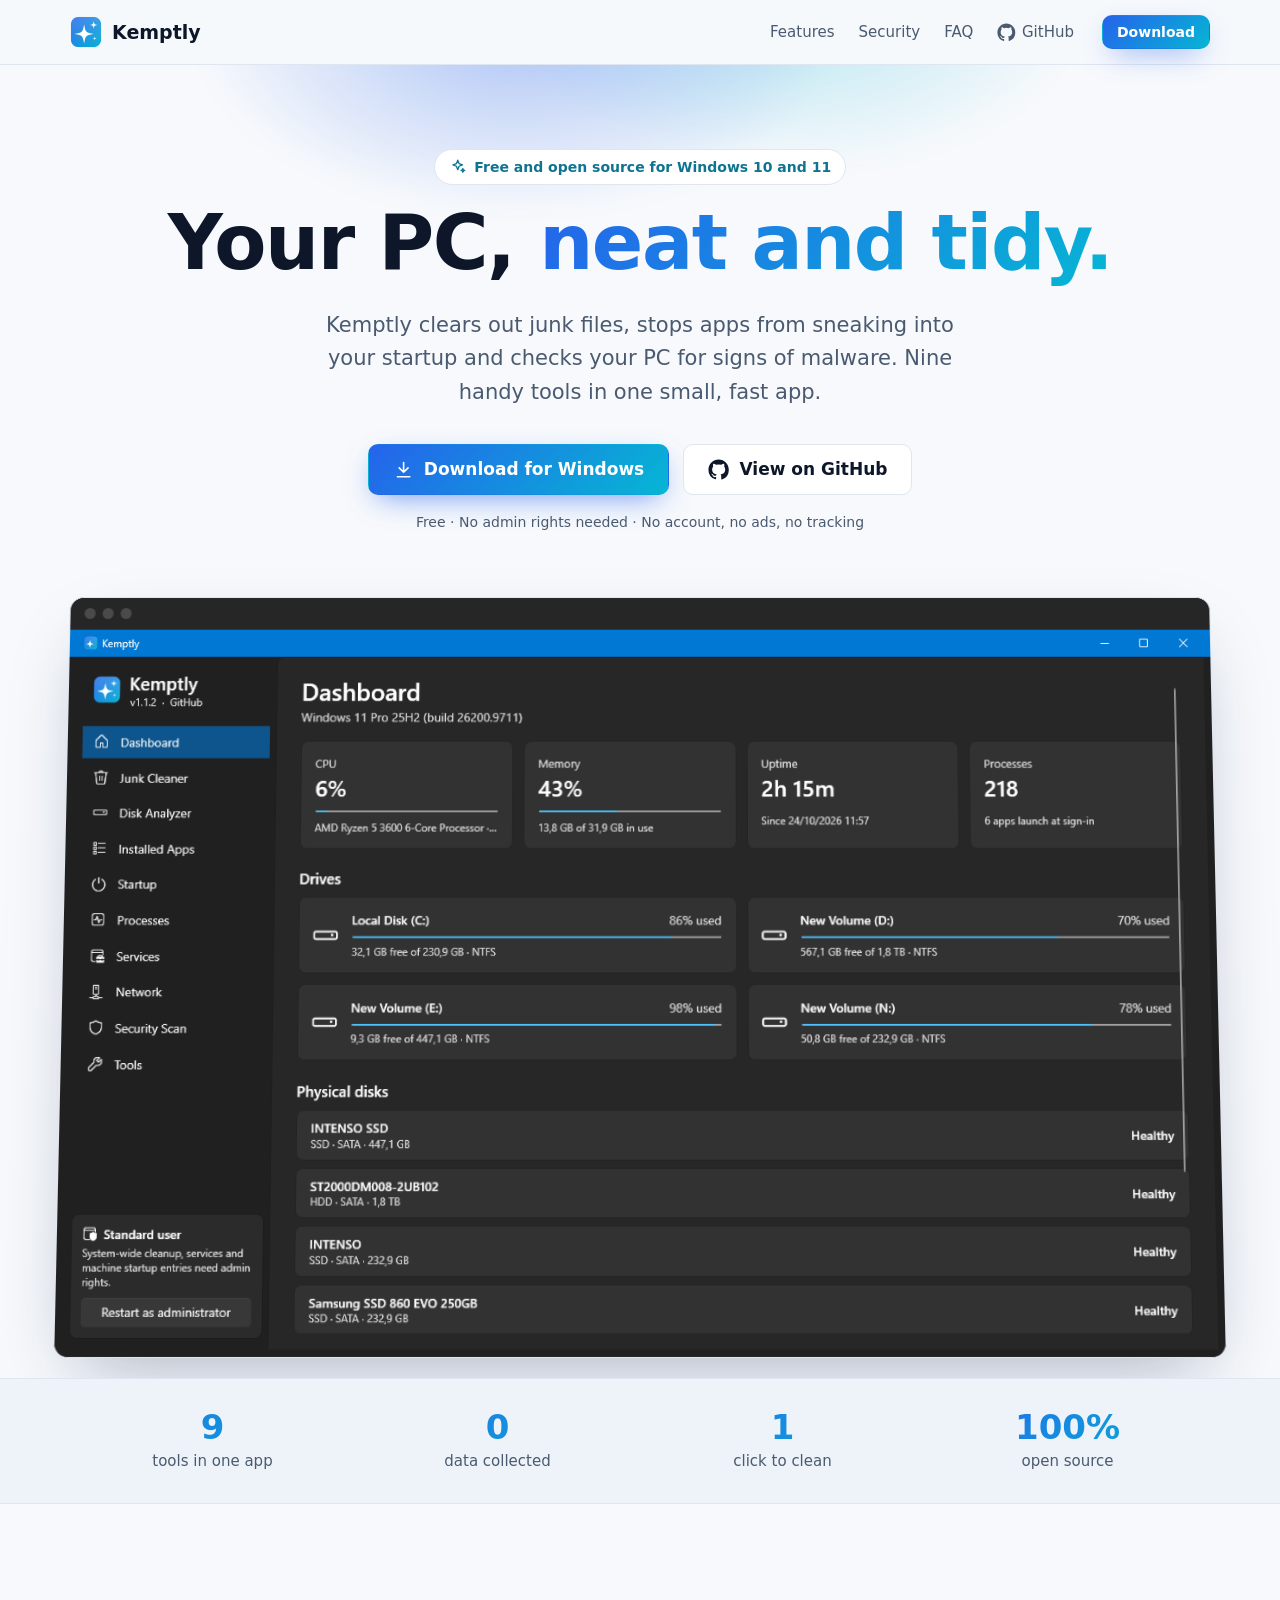
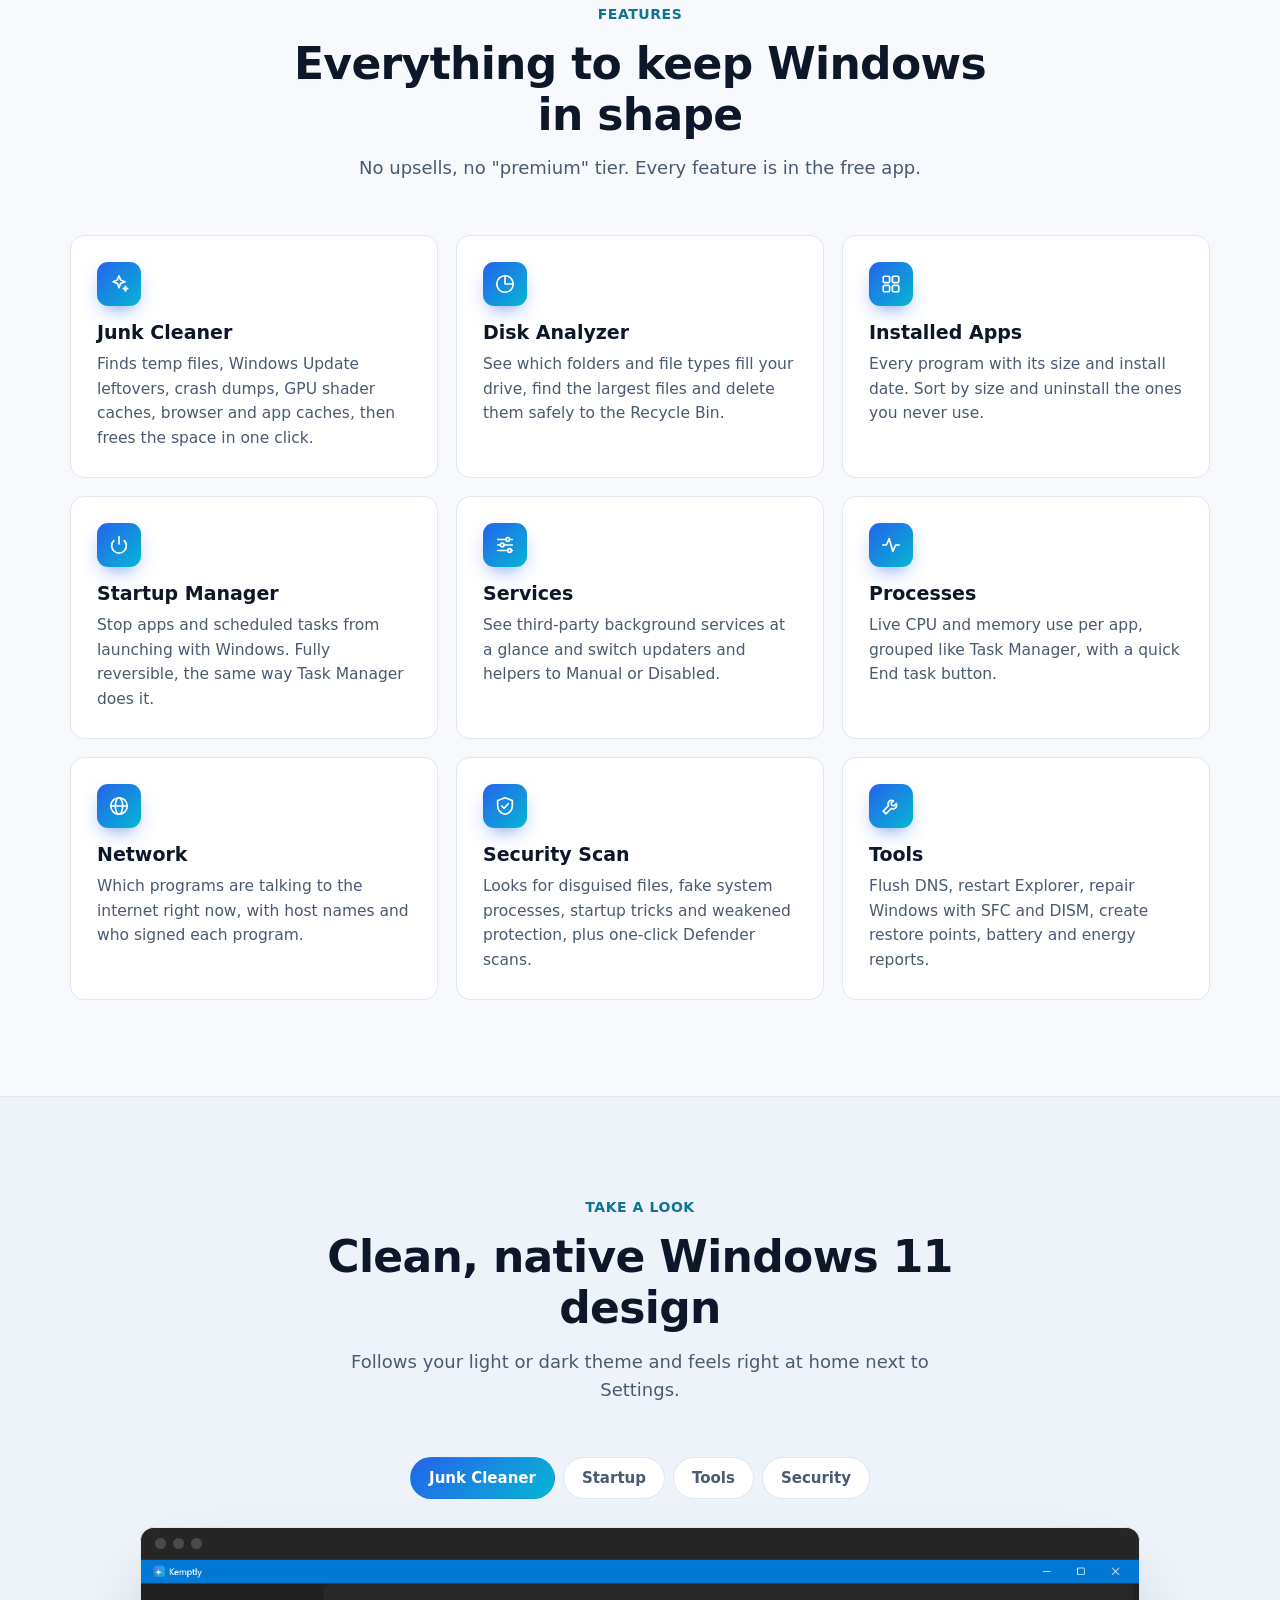
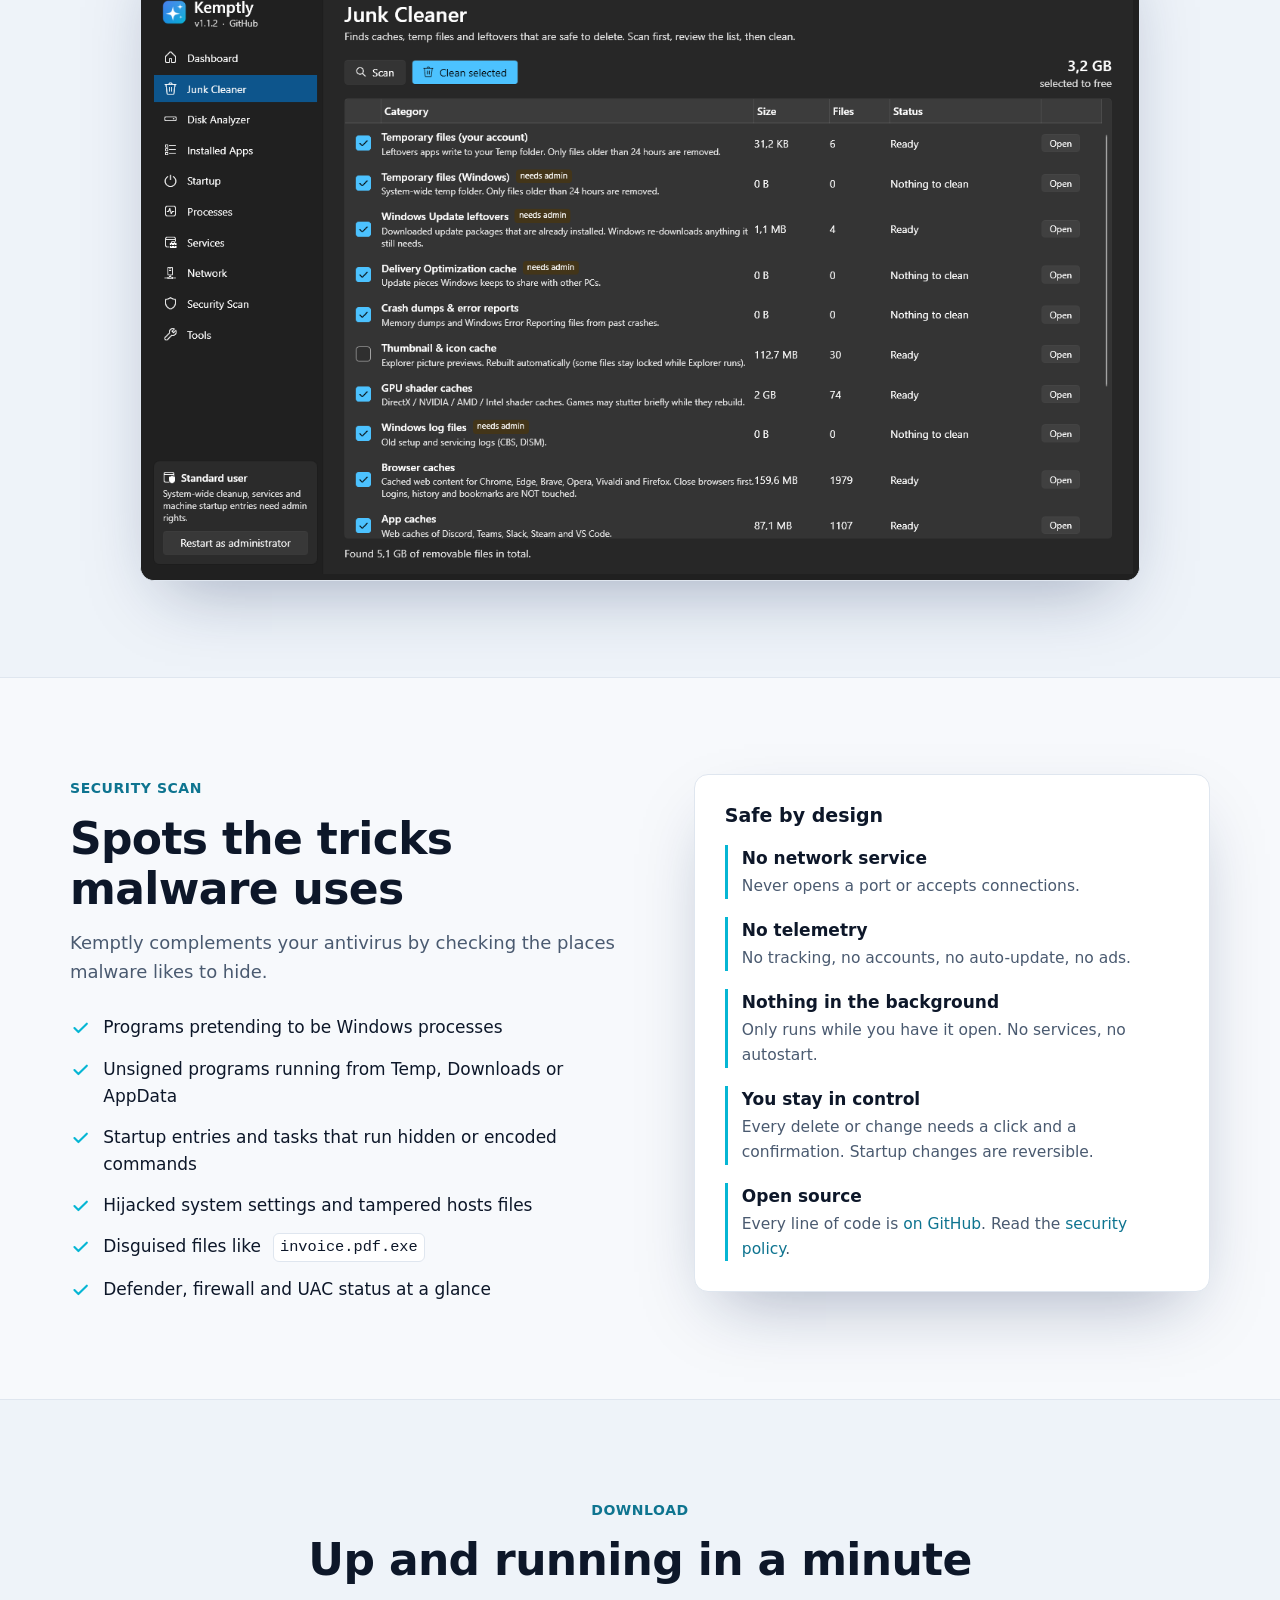
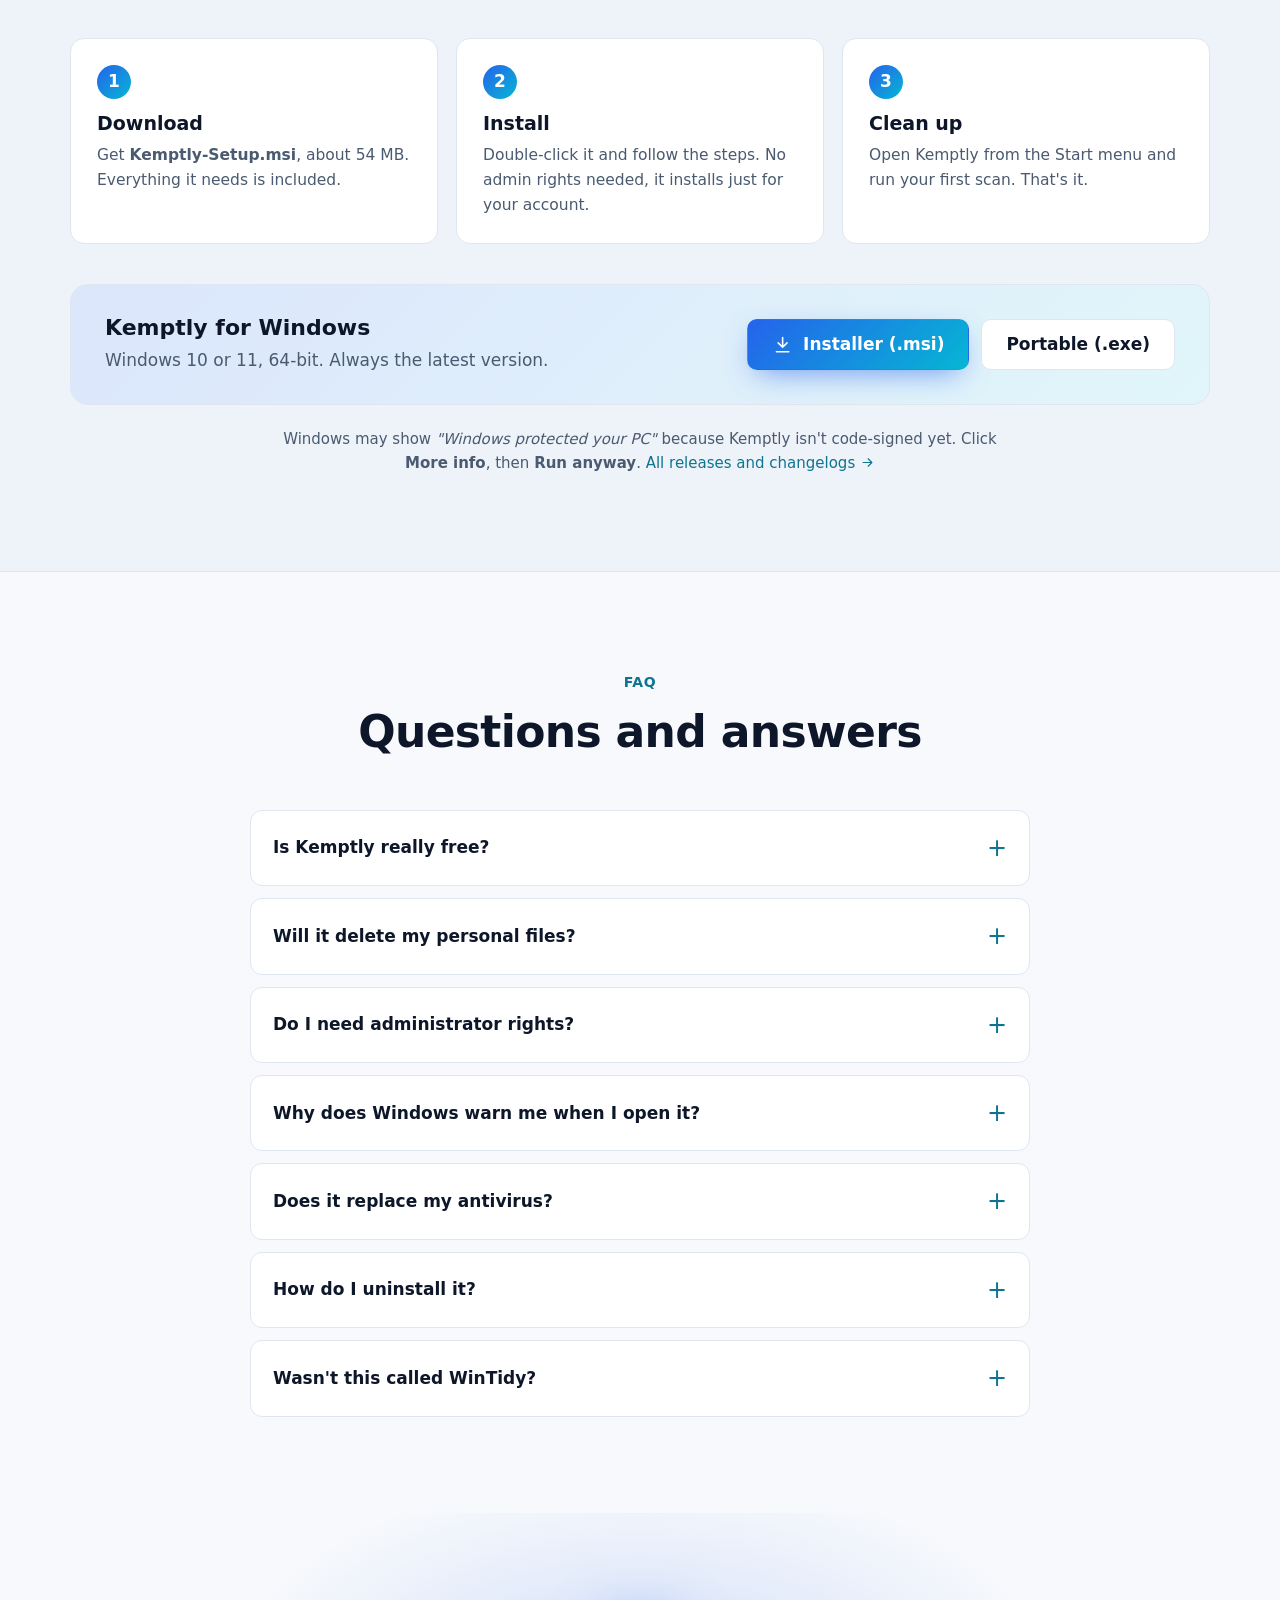
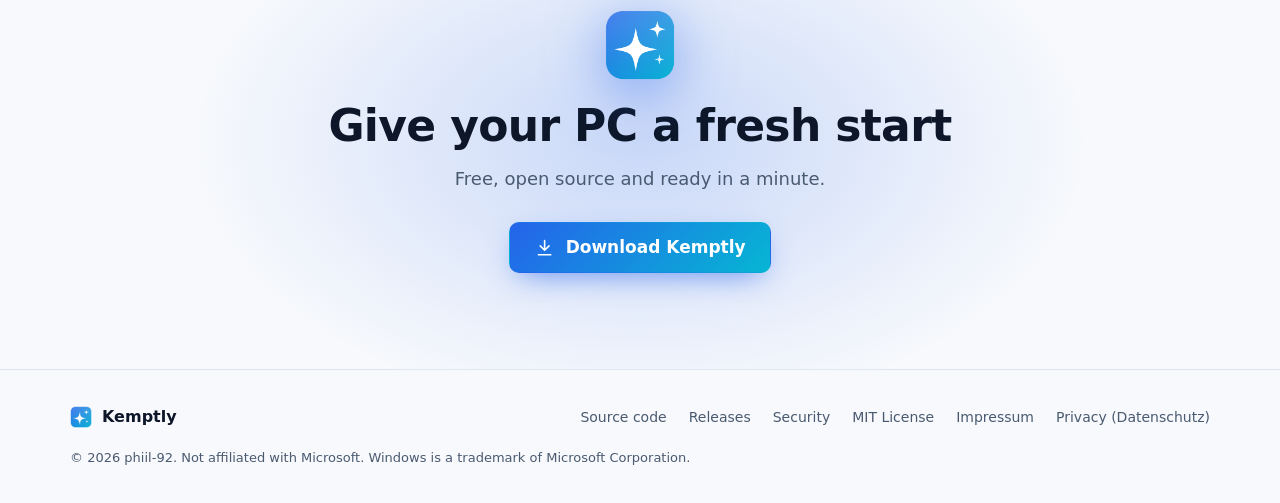
==== website/public/index.html @ f3817326 "Add the website (kemptly.toritech.net) with deploy configs The Impressum contact email is filled in " ====
<!doctype html>
<html lang="en">
<head>
  <meta charset="utf-8">
  <meta name="viewport" content="width=device-width, initial-scale=1">
  <title>Kemptly - Clean up, speed up and check your Windows PC</title>
  <meta name="description" content="Kemptly is a free, open-source Windows 11 app that cleans out junk files, stops apps from launching at startup and checks your PC for signs of malware.">
  <meta name="theme-color" content="#0b1120">
  <link rel="icon" href="favicon.ico" sizes="any">
  <link rel="icon" type="image/png" href="assets/logo.png">
  <link rel="apple-touch-icon" href="assets/logo.png">
  <link rel="stylesheet" href="style.css?v=2">

  <meta property="og:type" content="website">
  <meta property="og:title" content="Kemptly - Clean up, speed up and check your Windows PC">
  <meta property="og:description" content="Free and open source. Junk cleaner, disk analyzer, startup manager and security scan in one small app.">
  <meta property="og:image" content="https://kemptly.toritech.net/assets/og-image.png">
  <meta property="og:url" content="https://kemptly.toritech.net/">
  <link rel="canonical" href="https://kemptly.toritech.net/">
  <meta name="twitter:card" content="summary_large_image">

  <script src="main.js?v=2" defer></script>
</head>
<body>
  <!-- Icon sprite -->
  <svg class="sprite" aria-hidden="true" xmlns="http://www.w3.org/2000/svg">
    <symbol id="i-sparkle" viewBox="0 0 24 24"><path d="M12 3l1.8 4.7 4.7 1.8-4.7 1.8L12 16l-1.8-4.7-4.7-1.8 4.7-1.8z"/><path d="M19 14.5l.7 1.8 1.8.7-1.8.7-.7 1.8-.7-1.8-1.8-.7 1.8-.7z"/></symbol>
    <symbol id="i-disk" viewBox="0 0 24 24"><circle cx="12" cy="12" r="9"/><path d="M12 3v9h9"/></symbol>
    <symbol id="i-apps" viewBox="0 0 24 24"><rect x="3.5" y="3.5" width="7" height="7" rx="1.5"/><rect x="13.5" y="3.5" width="7" height="7" rx="1.5"/><rect x="3.5" y="13.5" width="7" height="7" rx="1.5"/><rect x="13.5" y="13.5" width="7" height="7" rx="1.5"/></symbol>
    <symbol id="i-power" viewBox="0 0 24 24"><path d="M12 3v8"/><path d="M6.3 7.3a8 8 0 1 0 11.4 0"/></symbol>
    <symbol id="i-sliders" viewBox="0 0 24 24"><path d="M4 6h9M17 6h3M4 12h3M11 12h9M4 18h11M19 18h1"/><circle cx="15" cy="6" r="2"/><circle cx="9" cy="12" r="2"/><circle cx="17" cy="18" r="2"/></symbol>
    <symbol id="i-activity" viewBox="0 0 24 24"><path d="M3 12h4l3-7 4 14 3-7h4"/></symbol>
    <symbol id="i-globe" viewBox="0 0 24 24"><circle cx="12" cy="12" r="9"/><ellipse cx="12" cy="12" rx="4" ry="9"/><path d="M3 12h18"/></symbol>
    <symbol id="i-shield" viewBox="0 0 24 24"><path d="M12 3l8 3v6c0 4.5-3.4 8.2-8 9-4.6-.8-8-4.5-8-9V6z"/><path d="M8.5 12l2.5 2.5 4.5-5"/></symbol>
    <symbol id="i-wrench" viewBox="0 0 24 24"><path d="M14.7 6.3a4 4 0 0 0-5.4 5.4L3.5 17.5l3 3 5.8-5.8a4 4 0 0 0 5.4-5.4l-2.5 2.5-2.4-.6-.6-2.4z"/></symbol>
    <symbol id="i-download" viewBox="0 0 24 24"><path d="M12 4v11M7 10l5 5 5-5M5 20h14"/></symbol>
    <symbol id="i-check" viewBox="0 0 24 24"><path d="M5 12.5l4.5 4.5L19 7.5"/></symbol>
    <symbol id="i-arrow" viewBox="0 0 24 24"><path d="M5 12h14M13 6l6 6-6 6"/></symbol>
    <symbol id="i-github" viewBox="0 0 24 24"><path class="fill" d="M12 .5C5.65.5.5 5.65.5 12a11.5 11.5 0 0 0 7.86 10.92c.58.1.79-.25.79-.56v-2c-3.2.7-3.87-1.37-3.87-1.37-.52-1.33-1.28-1.69-1.28-1.69-1.05-.72.08-.7.08-.7 1.16.08 1.77 1.19 1.77 1.19 1.03 1.77 2.7 1.26 3.36.96.1-.75.4-1.26.73-1.55-2.55-.29-5.24-1.28-5.24-5.68 0-1.26.45-2.28 1.19-3.09-.12-.29-.52-1.46.11-3.05 0 0 .97-.31 3.17 1.18a11 11 0 0 1 5.77 0c2.2-1.49 3.17-1.18 3.17-1.18.63 1.59.23 2.76.11 3.05.74.81 1.19 1.83 1.19 3.09 0 4.41-2.69 5.38-5.25 5.67.41.36.78 1.06.78 2.14v3.17c0 .31.21.67.8.56A11.5 11.5 0 0 0 23.5 12C23.5 5.65 18.35.5 12 .5z"/></symbol>
  </svg>

  <header class="nav">
    <div class="container nav-inner">
      <a class="brand" href="#top" aria-label="Kemptly home">
        <img src="assets/logo.png" alt="" width="32" height="32">
        <span>Kemptly</span>
      </a>
      <nav class="nav-links" aria-label="Main">
        <a href="#features">Features</a>
        <a href="#security">Security</a>
        <a href="#faq">FAQ</a>
        <a href="https://github.com/phiil-92/Kemptly" class="nav-gh"><svg class="icon"><use href="#i-github"/></svg><span>GitHub</span></a>
      </nav>
      <a class="btn btn-primary btn-sm" href="#download">Download</a>
    </div>
  </header>

  <main id="top">
    <!-- Hero -->
    <section class="hero">
      <div class="glow" aria-hidden="true"></div>
      <div class="container hero-inner">
        <p class="eyebrow"><svg class="icon"><use href="#i-sparkle"/></svg> Free and open source for Windows 10 and 11</p>
        <h1>Your PC, <span class="grad">neat and tidy.</span></h1>
        <p class="lead">Kemptly clears out junk files, stops apps from sneaking into your startup and checks your PC for signs of malware. Nine handy tools in one small, fast app.</p>
        <div class="cta">
          <a class="btn btn-primary btn-lg" href="https://github.com/phiil-92/Kemptly/releases/latest/download/Kemptly-Setup.msi">
            <svg class="icon"><use href="#i-download"/></svg> Download for Windows
          </a>
          <a class="btn btn-ghost btn-lg" href="https://github.com/phiil-92/Kemptly">
            <svg class="icon"><use href="#i-github"/></svg> View on GitHub
          </a>
        </div>
        <p class="fine">Free · No admin rights needed · No account, no ads, no tracking</p>

        <figure class="window hero-shot">
          <div class="window-bar" aria-hidden="true"><span></span><span></span><span></span></div>
          <img src="assets/screens/dashboard.png?v=2" width="1320" height="820" alt="Kemptly dashboard showing CPU, memory, uptime, drive usage and disk health">
        </figure>
      </div>
    </section>

    <!-- Stats -->
    <section class="stats" aria-label="Highlights">
      <div class="container stats-grid">
        <div><strong>9</strong><span>tools in one app</span></div>
        <div><strong>0</strong><span>data collected</span></div>
        <div><strong>1</strong><span>click to clean</span></div>
        <div><strong>100%</strong><span>open source</span></div>
      </div>
    </section>

    <!-- Features -->
    <section id="features" class="section">
      <div class="container">
        <div class="section-head">
          <p class="eyebrow">Features</p>
          <h2>Everything to keep Windows in shape</h2>
          <p class="sub">No upsells, no "premium" tier. Every feature is in the free app.</p>
        </div>

        <div class="features">
          <article class="card">
            <div class="card-icon"><svg class="icon"><use href="#i-sparkle"/></svg></div>
            <h3>Junk Cleaner</h3>
            <p>Finds temp files, Windows Update leftovers, crash dumps, GPU shader caches, browser and app caches, then frees the space in one click.</p>
          </article>
          <article class="card">
            <div class="card-icon"><svg class="icon"><use href="#i-disk"/></svg></div>
            <h3>Disk Analyzer</h3>
            <p>See which folders and file types fill your drive, find the largest files and delete them safely to the Recycle Bin.</p>
          </article>
          <article class="card">
            <div class="card-icon"><svg class="icon"><use href="#i-apps"/></svg></div>
            <h3>Installed Apps</h3>
            <p>Every program with its size and install date. Sort by size and uninstall the ones you never use.</p>
          </article>
          <article class="card">
            <div class="card-icon"><svg class="icon"><use href="#i-power"/></svg></div>
            <h3>Startup Manager</h3>
            <p>Stop apps and scheduled tasks from launching with Windows. Fully reversible, the same way Task Manager does it.</p>
          </article>
          <article class="card">
            <div class="card-icon"><svg class="icon"><use href="#i-sliders"/></svg></div>
            <h3>Services</h3>
            <p>See third-party background services at a glance and switch updaters and helpers to Manual or Disabled.</p>
          </article>
          <article class="card">
            <div class="card-icon"><svg class="icon"><use href="#i-activity"/></svg></div>
            <h3>Processes</h3>
            <p>Live CPU and memory use per app, grouped like Task Manager, with a quick End task button.</p>
          </article>
          <article class="card">
            <div class="card-icon"><svg class="icon"><use href="#i-globe"/></svg></div>
            <h3>Network</h3>
            <p>Which programs are talking to the internet right now, with host names and who signed each program.</p>
          </article>
          <article class="card">
            <div class="card-icon"><svg class="icon"><use href="#i-shield"/></svg></div>
            <h3>Security Scan</h3>
            <p>Looks for disguised files, fake system processes, startup tricks and weakened protection, plus one-click Defender scans.</p>
          </article>
          <article class="card">
            <div class="card-icon"><svg class="icon"><use href="#i-wrench"/></svg></div>
            <h3>Tools</h3>
            <p>Flush DNS, restart Explorer, repair Windows with SFC and DISM, create restore points, battery and energy reports.</p>
          </article>
        </div>
      </div>
    </section>

    <!-- Screenshots -->
    <section class="section section-alt" aria-labelledby="tour-title">
      <div class="container">
        <div class="section-head">
          <p class="eyebrow">Take a look</p>
          <h2 id="tour-title">Clean, native Windows 11 design</h2>
          <p class="sub">Follows your light or dark theme and feels right at home next to Settings.</p>
        </div>

        <div class="tabs" role="tablist" aria-label="Screenshots">
          <button class="tab active" role="tab" aria-selected="true" aria-controls="shot-cleaner" id="tab-cleaner" data-tab="cleaner">Junk Cleaner</button>
          <button class="tab" role="tab" aria-selected="false" aria-controls="shot-startup" id="tab-startup" data-tab="startup">Startup</button>
          <button class="tab" role="tab" aria-selected="false" aria-controls="shot-tools" id="tab-tools" data-tab="tools">Tools</button>
          <button class="tab" role="tab" aria-selected="false" aria-controls="shot-security" id="tab-security" data-tab="security">Security</button>
        </div>

        <div class="shots">
          <figure class="window shot-panel active" id="shot-cleaner" role="tabpanel" aria-labelledby="tab-cleaner">
            <div class="window-bar" aria-hidden="true"><span></span><span></span><span></span></div>
            <img src="assets/screens/cleaner.png?v=2" width="1320" height="820" loading="lazy" alt="Junk Cleaner listing cleanable categories with their sizes">
          </figure>
          <figure class="window shot-panel" id="shot-startup" role="tabpanel" aria-labelledby="tab-startup">
            <div class="window-bar" aria-hidden="true"><span></span><span></span><span></span></div>
            <img src="assets/screens/startup.png?v=2" width="1320" height="820" loading="lazy" alt="Startup manager with toggles to enable or disable startup apps">
          </figure>
          <figure class="window shot-panel" id="shot-tools" role="tabpanel" aria-labelledby="tab-tools">
            <div class="window-bar" aria-hidden="true"><span></span><span></span><span></span></div>
            <img src="assets/screens/tools.png?v=2" width="1320" height="820" loading="lazy" alt="Tools page with one-click maintenance actions">
          </figure>
          <figure class="window shot-panel" id="shot-security" role="tabpanel" aria-labelledby="tab-security">
            <div class="window-bar" aria-hidden="true"><span></span><span></span><span></span></div>
            <img src="assets/screens/security.png?v=2" width="1320" height="288" loading="lazy" alt="Security scan status: antivirus, virus definitions, firewall and user account control">
          </figure>
        </div>
      </div>
    </section>

    <!-- Security -->
    <section id="security" class="section">
      <div class="container two-col">
        <div>
          <p class="eyebrow">Security scan</p>
          <h2>Spots the tricks malware uses</h2>
          <p class="sub left">Kemptly complements your antivirus by checking the places malware likes to hide.</p>
          <ul class="checks">
            <li><svg class="icon"><use href="#i-check"/></svg>Programs pretending to be Windows processes</li>
            <li><svg class="icon"><use href="#i-check"/></svg>Unsigned programs running from Temp, Downloads or AppData</li>
            <li><svg class="icon"><use href="#i-check"/></svg>Startup entries and tasks that run hidden or encoded commands</li>
            <li><svg class="icon"><use href="#i-check"/></svg>Hijacked system settings and tampered hosts files</li>
            <li><svg class="icon"><use href="#i-check"/></svg>Disguised files like <code>invoice.pdf.exe</code></li>
            <li><svg class="icon"><use href="#i-check"/></svg>Defender, firewall and UAC status at a glance</li>
          </ul>
        </div>
        <div class="panel">
          <h3>Safe by design</h3>
          <dl class="facts">
            <div><dt>No network service</dt><dd>Never opens a port or accepts connections.</dd></div>
            <div><dt>No telemetry</dt><dd>No tracking, no accounts, no auto-update, no ads.</dd></div>
            <div><dt>Nothing in the background</dt><dd>Only runs while you have it open. No services, no autostart.</dd></div>
            <div><dt>You stay in control</dt><dd>Every delete or change needs a click and a confirmation. Startup changes are reversible.</dd></div>
            <div><dt>Open source</dt><dd>Every line of code is <a href="https://github.com/phiil-92/Kemptly">on GitHub</a>. Read the <a href="https://github.com/phiil-92/Kemptly/blob/main/SECURITY.md">security policy</a>.</dd></div>
          </dl>
        </div>
      </div>
    </section>

    <!-- Download -->
    <section id="download" class="section section-alt">
      <div class="container">
        <div class="section-head">
          <p class="eyebrow">Download</p>
          <h2>Up and running in a minute</h2>
        </div>
        <ol class="steps">
          <li>
            <span class="step-num">1</span>
            <h3>Download</h3>
            <p>Get <strong>Kemptly-Setup.msi</strong>, about 54 MB. Everything it needs is included.</p>
          </li>
          <li>
            <span class="step-num">2</span>
            <h3>Install</h3>
            <p>Double-click it and follow the steps. No admin rights needed, it installs just for your account.</p>
          </li>
          <li>
            <span class="step-num">3</span>
            <h3>Clean up</h3>
            <p>Open Kemptly from the Start menu and run your first scan. That's it.</p>
          </li>
        </ol>

        <div class="download-box">
          <div>
            <h3>Kemptly for Windows</h3>
            <p>Windows 10 or 11, 64-bit. Always the latest version.</p>
          </div>
          <div class="download-actions">
            <a class="btn btn-primary btn-lg" href="https://github.com/phiil-92/Kemptly/releases/latest/download/Kemptly-Setup.msi">
              <svg class="icon"><use href="#i-download"/></svg> Installer (.msi)
            </a>
            <a class="btn btn-ghost btn-lg" href="https://github.com/phiil-92/Kemptly/releases/latest/download/Kemptly-portable.exe">Portable (.exe)</a>
          </div>
        </div>
        <p class="note">Windows may show <em>"Windows protected your PC"</em> because Kemptly isn't code-signed yet. Click <strong>More info</strong>, then <strong>Run anyway</strong>. <a href="https://github.com/phiil-92/Kemptly/releases">All releases and changelogs <svg class="icon icon-inline"><use href="#i-arrow"/></svg></a></p>
      </div>
    </section>

    <!-- FAQ -->
    <section id="faq" class="section">
      <div class="container narrow">
        <div class="section-head">
          <p class="eyebrow">FAQ</p>
          <h2>Questions and answers</h2>
        </div>
        <div class="faq">
          <details>
            <summary>Is Kemptly really free?</summary>
            <p>Yes. It's open source under the MIT license. There are no ads, no paid tier and no account.</p>
          </details>
          <details>
            <summary>Will it delete my personal files?</summary>
            <p>No. The Junk Cleaner only targets caches, temp files and leftovers, and shows you everything before cleaning. Files you delete in the Disk Analyzer go to the Recycle Bin by default. Nothing happens without your confirmation.</p>
          </details>
          <details>
            <summary>Do I need administrator rights?</summary>
            <p>Not to install or use it. A few system-wide actions, like cleaning the Windows temp folder or changing services, ask for admin rights through the normal Windows prompt.</p>
          </details>
          <details>
            <summary>Why does Windows warn me when I open it?</summary>
            <p>SmartScreen warns about apps that aren't code-signed, and signing certificates cost money. The full source code is public, so you can check exactly what Kemptly does. Click <strong>More info</strong>, then <strong>Run anyway</strong>.</p>
          </details>
          <details>
            <summary>Does it replace my antivirus?</summary>
            <p>No. The security scan looks for common malware tricks and weak settings, and can start Microsoft Defender scans, but it's a second pair of eyes, not an antivirus.</p>
          </details>
          <details>
            <summary>How do I uninstall it?</summary>
            <p>Open Settings, then Apps, then Installed apps, find Kemptly and choose Uninstall. Everything is removed.</p>
          </details>
          <details>
            <summary>Wasn't this called WinTidy?</summary>
            <p>Yes, version 1.0 was called WinTidy. Installing Kemptly automatically replaces it.</p>
          </details>
        </div>
      </div>
    </section>

    <!-- Final CTA -->
    <section class="section final">
      <div class="container final-inner">
        <img src="assets/logo.png" alt="" width="72" height="72">
        <h2>Give your PC a fresh start</h2>
        <p class="sub">Free, open source and ready in a minute.</p>
        <a class="btn btn-primary btn-lg" href="https://github.com/phiil-92/Kemptly/releases/latest/download/Kemptly-Setup.msi">
          <svg class="icon"><use href="#i-download"/></svg> Download Kemptly
        </a>
      </div>
    </section>
  </main>

  <footer class="footer">
    <div class="container footer-inner">
      <div class="brand small"><img src="assets/logo.png" alt="" width="22" height="22"><span>Kemptly</span></div>
      <nav aria-label="Footer">
        <a href="https://github.com/phiil-92/Kemptly">Source code</a>
        <a href="https://github.com/phiil-92/Kemptly/releases">Releases</a>
        <a href="https://github.com/phiil-92/Kemptly/blob/main/SECURITY.md">Security</a>
        <a href="https://github.com/phiil-92/Kemptly/blob/main/LICENSE">MIT License</a>
        <a href="impressum.html">Impressum</a>
        <a href="datenschutz.html">Privacy (Datenschutz)</a>
      </nav>
      <p>&copy; <span id="year">2026</span> phiil-92. Not affiliated with Microsoft. Windows is a trademark of Microsoft Corporation.</p>
    </div>
  </footer>
</body>
</html>
---- website/public/style.css ----
/* Kemptly website - no external fonts or libraries */

:root {
  --bg: #0b1120;
  --bg-alt: #0e1628;
  --surface: rgba(255, 255, 255, 0.04);
  --surface-strong: rgba(255, 255, 255, 0.07);
  --border: rgba(255, 255, 255, 0.09);
  --text: #e6ebf3;
  --muted: #9aa8bd;
  --blue: #2563eb;
  --cyan: #06b6d4;
  --accent-text: #67e8f9;
  --grad: linear-gradient(135deg, var(--blue), var(--cyan));
  --shadow: 0 30px 80px -20px rgba(0, 0, 0, 0.6);
  --radius: 14px;
  --font: "Segoe UI Variable Text", "Segoe UI", system-ui, -apple-system, Roboto, "Helvetica Neue", Arial, sans-serif;
  --font-display: "Segoe UI Variable Display", "Segoe UI", system-ui, -apple-system, Roboto, "Helvetica Neue", Arial, sans-serif;
  color-scheme: dark;
}

@media (prefers-color-scheme: light) {
  :root {
    --bg: #f7f9fc;
    --bg-alt: #eef3f9;
    --surface: #ffffff;
    --surface-strong: #ffffff;
    --border: #dfe6ef;
    --text: #0d1729;
    --muted: #4a5a70;
    --accent-text: #0e7490;
    --shadow: 0 30px 70px -25px rgba(15, 35, 80, 0.35);
    color-scheme: light;
  }
}

* { box-sizing: border-box; }

html { scroll-behavior: smooth; scroll-padding-top: 80px; }

body {
  margin: 0;
  background: var(--bg);
  color: var(--text);
  font-family: var(--font);
  font-size: 17px;
  line-height: 1.6;
  -webkit-font-smoothing: antialiased;
}

img { max-width: 100%; height: auto; display: block; }
a { color: var(--accent-text); text-decoration: none; }
a:hover { text-decoration: underline; }
code { font-family: "Cascadia Mono", Consolas, monospace; font-size: 0.9em; background: var(--surface-strong); border: 1px solid var(--border); padding: 1px 6px; border-radius: 6px; }

.sprite { display: none; }
.icon { width: 1.25em; height: 1.25em; fill: none; stroke: currentColor; stroke-width: 1.8; stroke-linecap: round; stroke-linejoin: round; flex: none; }
.icon .fill, .icon use[href="#i-github"] { fill: currentColor; stroke: none; }
.icon-inline { width: 1em; height: 1em; vertical-align: -0.15em; }

.container { width: min(1140px, 100% - 40px); margin-inline: auto; }
.narrow { width: min(780px, 100% - 40px); }

/* ---------- Buttons ---------- */
.btn {
  display: inline-flex; align-items: center; gap: 10px;
  padding: 11px 20px; border-radius: 10px;
  font-weight: 600; font-size: 16px; line-height: 1.2;
  border: 1px solid transparent; cursor: pointer;
  transition: transform 0.15s ease, box-shadow 0.15s ease, background 0.15s ease;
}
.btn:hover { text-decoration: none; transform: translateY(-1px); }
.btn-primary { background: var(--grad); color: #fff; box-shadow: 0 10px 30px -10px rgba(37, 99, 235, 0.7); }
.btn-primary:hover { box-shadow: 0 14px 34px -10px rgba(6, 182, 212, 0.75); }
.btn-ghost { background: var(--surface); color: var(--text); border-color: var(--border); }
.btn-ghost:hover { background: var(--surface-strong); }
.btn-lg { padding: 14px 24px; font-size: 17px; }
.btn-sm { padding: 8px 14px; font-size: 14px; }
.btn:focus-visible, .tab:focus-visible, summary:focus-visible, a:focus-visible { outline: 2px solid var(--cyan); outline-offset: 3px; }

/* ---------- Nav ---------- */
.nav {
  position: sticky; top: 0; z-index: 10;
  background: color-mix(in srgb, var(--bg) 78%, transparent);
  backdrop-filter: saturate(160%) blur(14px);
  -webkit-backdrop-filter: saturate(160%) blur(14px);
  border-bottom: 1px solid var(--border);
}
.nav-inner { display: flex; align-items: center; gap: 28px; height: 64px; }
.brand { display: inline-flex; align-items: center; gap: 10px; color: var(--text); font-weight: 700; font-size: 19px; font-family: var(--font-display); }
.brand:hover { text-decoration: none; }
.brand.small { font-size: 16px; }
.nav-links { display: flex; gap: 24px; margin-left: auto; }
.nav-links a { color: var(--muted); font-size: 15px; display: inline-flex; align-items: center; gap: 6px; }
.nav-links a:hover { color: var(--text); text-decoration: none; }

/* ---------- Hero ---------- */
.hero { position: relative; overflow: hidden; padding: 84px 0 40px; text-align: center; }
.glow {
  position: absolute; inset: -30% -10% auto; height: 760px; pointer-events: none;
  background:
    radial-gradient(closest-side, rgba(37, 99, 235, 0.35), transparent 70%) 30% 40% / 60% 70% no-repeat,
    radial-gradient(closest-side, rgba(6, 182, 212, 0.28), transparent 70%) 72% 30% / 55% 65% no-repeat;
  filter: blur(10px);
}
.hero-inner { position: relative; }
.eyebrow {
  display: inline-flex; align-items: center; gap: 8px;
  color: var(--accent-text); font-weight: 600; font-size: 14px; letter-spacing: 0.04em; text-transform: uppercase;
  margin: 0 0 14px;
}
.hero .eyebrow { text-transform: none; letter-spacing: 0; background: var(--surface); border: 1px solid var(--border); padding: 6px 14px; border-radius: 999px; }
h1, h2, h3 { font-family: var(--font-display); line-height: 1.15; margin: 0; }
h1 { font-size: clamp(42px, 7vw, 76px); font-weight: 750; letter-spacing: -0.02em; }
h2 { font-size: clamp(30px, 4vw, 44px); font-weight: 700; letter-spacing: -0.015em; }
h3 { font-size: 19px; font-weight: 650; }
.grad { background: var(--grad); -webkit-background-clip: text; background-clip: text; color: transparent; }
.lead { max-width: 660px; margin: 22px auto 0; color: var(--muted); font-size: clamp(18px, 2.2vw, 21px); }
.cta { display: flex; flex-wrap: wrap; justify-content: center; gap: 14px; margin-top: 34px; }
.fine { color: var(--muted); font-size: 14px; margin-top: 16px; }

/* ---------- Window frame for screenshots ---------- */
.window {
  margin: 0; border-radius: var(--radius); overflow: hidden;
  border: 1px solid var(--border); background: #1c1c1c;
  box-shadow: var(--shadow);
}
.window-bar { display: flex; gap: 7px; padding: 10px 14px; background: #262626; border-bottom: 1px solid rgba(255, 255, 255, 0.06); }
.window-bar span { width: 11px; height: 11px; border-radius: 50%; background: #4a4a4a; }
.hero-shot { margin-top: 64px; transform: perspective(1800px) rotateX(4deg); transform-origin: top center; }

/* ---------- Stats ---------- */
.stats { border-block: 1px solid var(--border); background: var(--bg-alt); }
.stats-grid { display: grid; grid-template-columns: repeat(4, 1fr); text-align: center; padding: 30px 0; }
.stats-grid div { display: flex; flex-direction: column; gap: 2px; }
.stats-grid strong { font-family: var(--font-display); font-size: 34px; line-height: 1.1; background: var(--grad); -webkit-background-clip: text; background-clip: text; color: transparent; }
.stats-grid span { color: var(--muted); font-size: 15px; }

/* ---------- Sections ---------- */
.section { padding: 96px 0; }
.section-alt { background: var(--bg-alt); border-block: 1px solid var(--border); }
.section-head { text-align: center; max-width: 720px; margin: 0 auto 52px; }
.sub { color: var(--muted); font-size: 18px; margin: 14px auto 0; max-width: 620px; }
.sub.left { margin-left: 0; }

/* Features */
.features { display: grid; grid-template-columns: repeat(3, 1fr); gap: 18px; }
.card {
  background: var(--surface); border: 1px solid var(--border); border-radius: var(--radius);
  padding: 26px; transition: transform 0.2s ease, border-color 0.2s ease;
}
.card:hover { transform: translateY(-3px); border-color: color-mix(in srgb, var(--cyan) 45%, var(--border)); }
.card-icon {
  width: 44px; height: 44px; display: grid; place-items: center; border-radius: 11px; margin-bottom: 16px;
  color: #fff; background: var(--grad); box-shadow: 0 8px 20px -8px rgba(37, 99, 235, 0.8);
}
.card-icon .icon { width: 22px; height: 22px; }
.card p { color: var(--muted); margin: 8px 0 0; font-size: 15.5px; }

/* Screenshot tabs */
.tabs { display: flex; flex-wrap: wrap; justify-content: center; gap: 8px; margin-bottom: 28px; }
.tab {
  font: inherit; font-size: 15px; font-weight: 600; color: var(--muted);
  background: var(--surface); border: 1px solid var(--border); border-radius: 999px; padding: 8px 18px; cursor: pointer;
}
.tab:hover { color: var(--text); }
.tab.active { color: #fff; background: var(--grad); border-color: transparent; }
.shots { max-width: 1000px; margin: 0 auto; display: grid; gap: 24px; }
.js .shot-panel:not(.active) { display: none; }
.js .tabs { display: flex; }
.tabs { display: none; }

/* Security */
.two-col { display: grid; grid-template-columns: 1.1fr 1fr; gap: 56px; align-items: start; }
.checks { list-style: none; padding: 0; margin: 28px 0 0; display: grid; gap: 14px; }
.checks li { display: flex; gap: 12px; align-items: flex-start; }
.checks .icon { color: var(--cyan); margin-top: 3px; stroke-width: 2.4; }
.panel { background: var(--surface); border: 1px solid var(--border); border-radius: var(--radius); padding: 30px; box-shadow: var(--shadow); }
.facts { margin: 18px 0 0; display: grid; gap: 18px; }
.facts div { border-left: 3px solid var(--cyan); padding-left: 14px; }
.facts dt { font-weight: 650; }
.facts dd { margin: 2px 0 0; color: var(--muted); font-size: 15.5px; }

/* Download steps */
.steps { list-style: none; padding: 0; margin: 0 0 40px; display: grid; grid-template-columns: repeat(3, 1fr); gap: 18px; counter-reset: none; }
.steps li { background: var(--surface); border: 1px solid var(--border); border-radius: var(--radius); padding: 26px; }
.step-num {
  display: inline-grid; place-items: center; width: 34px; height: 34px; border-radius: 50%;
  background: var(--grad); color: #fff; font-weight: 700; margin-bottom: 14px;
}
.steps p { color: var(--muted); margin: 8px 0 0; font-size: 15.5px; }
.download-box {
  display: flex; flex-wrap: wrap; align-items: center; justify-content: space-between; gap: 24px;
  padding: 30px 34px; border-radius: 18px; border: 1px solid var(--border);
  background:
    linear-gradient(135deg, rgba(37, 99, 235, 0.16), rgba(6, 182, 212, 0.12)),
    var(--surface);
}
.download-box h3 { font-size: 22px; }
.download-box p { color: var(--muted); margin: 6px 0 0; }
.download-actions { display: flex; flex-wrap: wrap; gap: 12px; }
.note { color: var(--muted); font-size: 15px; text-align: center; margin: 22px auto 0; max-width: 760px; }

/* FAQ */
.faq { display: grid; gap: 12px; }
.faq details { background: var(--surface); border: 1px solid var(--border); border-radius: 12px; padding: 0 22px; }
.faq summary {
  cursor: pointer; list-style: none; padding: 18px 0; font-weight: 600; font-size: 17px;
  display: flex; justify-content: space-between; align-items: center; gap: 16px;
}
.faq summary::-webkit-details-marker { display: none; }
.faq summary::after { content: "+"; font-size: 24px; font-weight: 400; color: var(--accent-text); transition: transform 0.2s ease; }
.faq details[open] summary::after { transform: rotate(45deg); }
.faq details p { margin: 0 0 18px; color: var(--muted); }

/* Final CTA */
.final { text-align: center; position: relative; overflow: hidden; }
.final::before {
  content: ""; position: absolute; inset: 0; pointer-events: none;
  background: radial-gradient(closest-side, rgba(37, 99, 235, 0.22), transparent) center / 70% 120% no-repeat;
}
.final-inner { position: relative; display: flex; flex-direction: column; align-items: center; }
.final-inner img { margin-bottom: 20px; filter: drop-shadow(0 12px 28px rgba(37, 99, 235, 0.5)); }
.final-inner .btn { margin-top: 28px; }

/* Footer */
.footer { border-top: 1px solid var(--border); padding: 34px 0; color: var(--muted); font-size: 14px; }
.footer-inner { display: flex; flex-wrap: wrap; align-items: center; justify-content: space-between; gap: 18px; }
.footer nav { display: flex; flex-wrap: wrap; gap: 22px; }
.footer nav a { color: var(--muted); }
.footer nav a:hover { color: var(--text); }
.footer p { margin: 0; width: 100%; font-size: 13px; }

/* Legal pages (Impressum, Datenschutz) */
.legal { padding: 56px 0 80px; }
.legal h1 { font-size: clamp(32px, 5vw, 44px); margin-bottom: 8px; }
.legal h2 { font-size: 21px; margin: 34px 0 10px; }
.legal p, .legal li { color: var(--muted); }
.legal strong { color: var(--text); }
.legal ul { padding-left: 22px; }
.legal li { margin: 4px 0; }
.legal-lang {
  font-size: 14px; background: var(--surface); border: 1px solid var(--border);
  border-radius: 10px; padding: 10px 14px; margin: 0 0 28px;
}
.legal-foot { margin-top: 40px; font-size: 14px; }
/* Unfilled placeholders stand out so none are missed */
.ph { background: rgba(250, 204, 21, 0.18); color: var(--text); border-radius: 4px; padding: 0 4px; }

/* ---------- Responsive ---------- */
@media (max-width: 960px) {
  .features { grid-template-columns: repeat(2, 1fr); }
  .two-col { grid-template-columns: 1fr; gap: 40px; }
}
@media (max-width: 720px) {
  body { font-size: 16px; }
  .nav-links a:not(.nav-gh) { display: none; }
  .nav-links { gap: 14px; }
  .hero { padding-top: 56px; }
  .hero-shot { margin-top: 44px; transform: none; }
  .stats-grid { grid-template-columns: repeat(2, 1fr); row-gap: 22px; }
  .features, .steps { grid-template-columns: 1fr; }
  .section { padding: 68px 0; }
  .download-box { padding: 24px; }
  .cta .btn, .download-actions .btn { width: 100%; justify-content: center; }
}
@media (max-width: 420px) {
  .nav-gh span { display: none; }
}

@media (prefers-reduced-motion: reduce) {
  html { scroll-behavior: auto; }
  .btn, .card, .faq summary::after { transition: none; }
  .hero-shot { transform: none; }
}
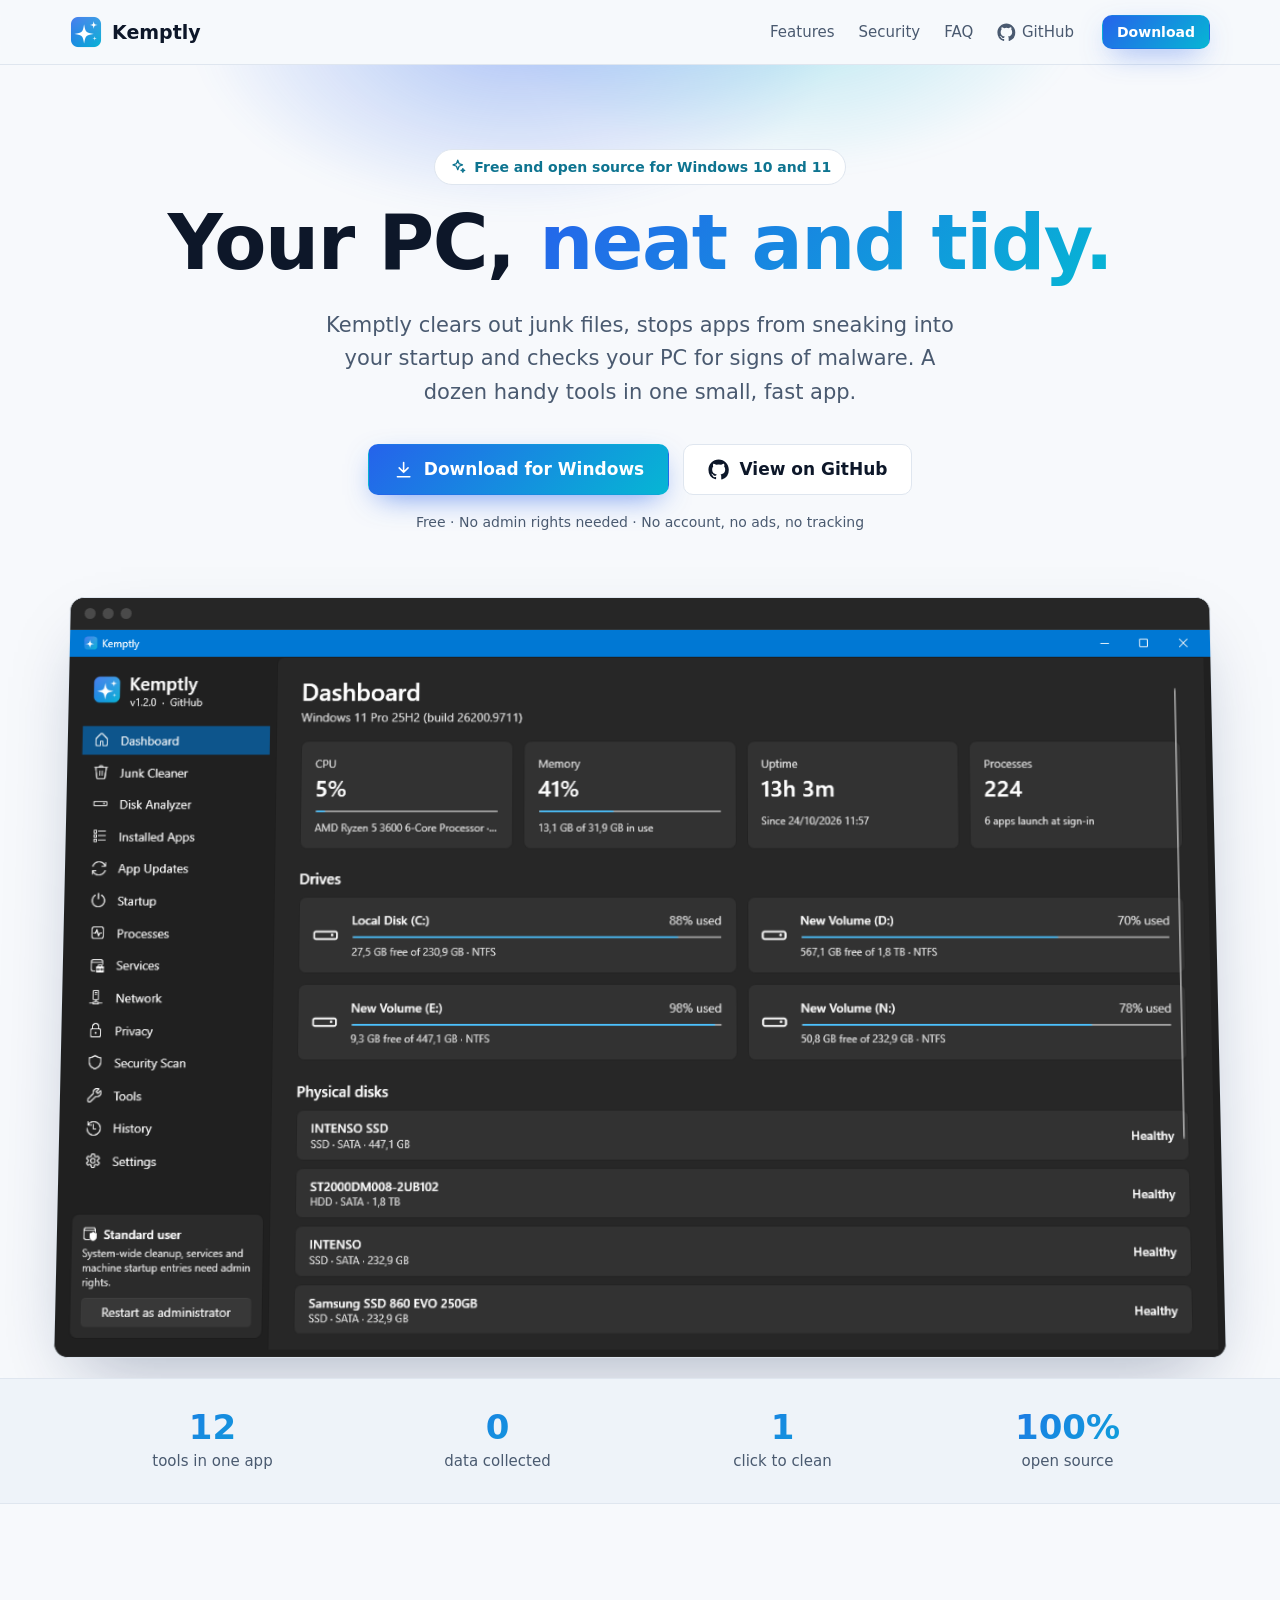
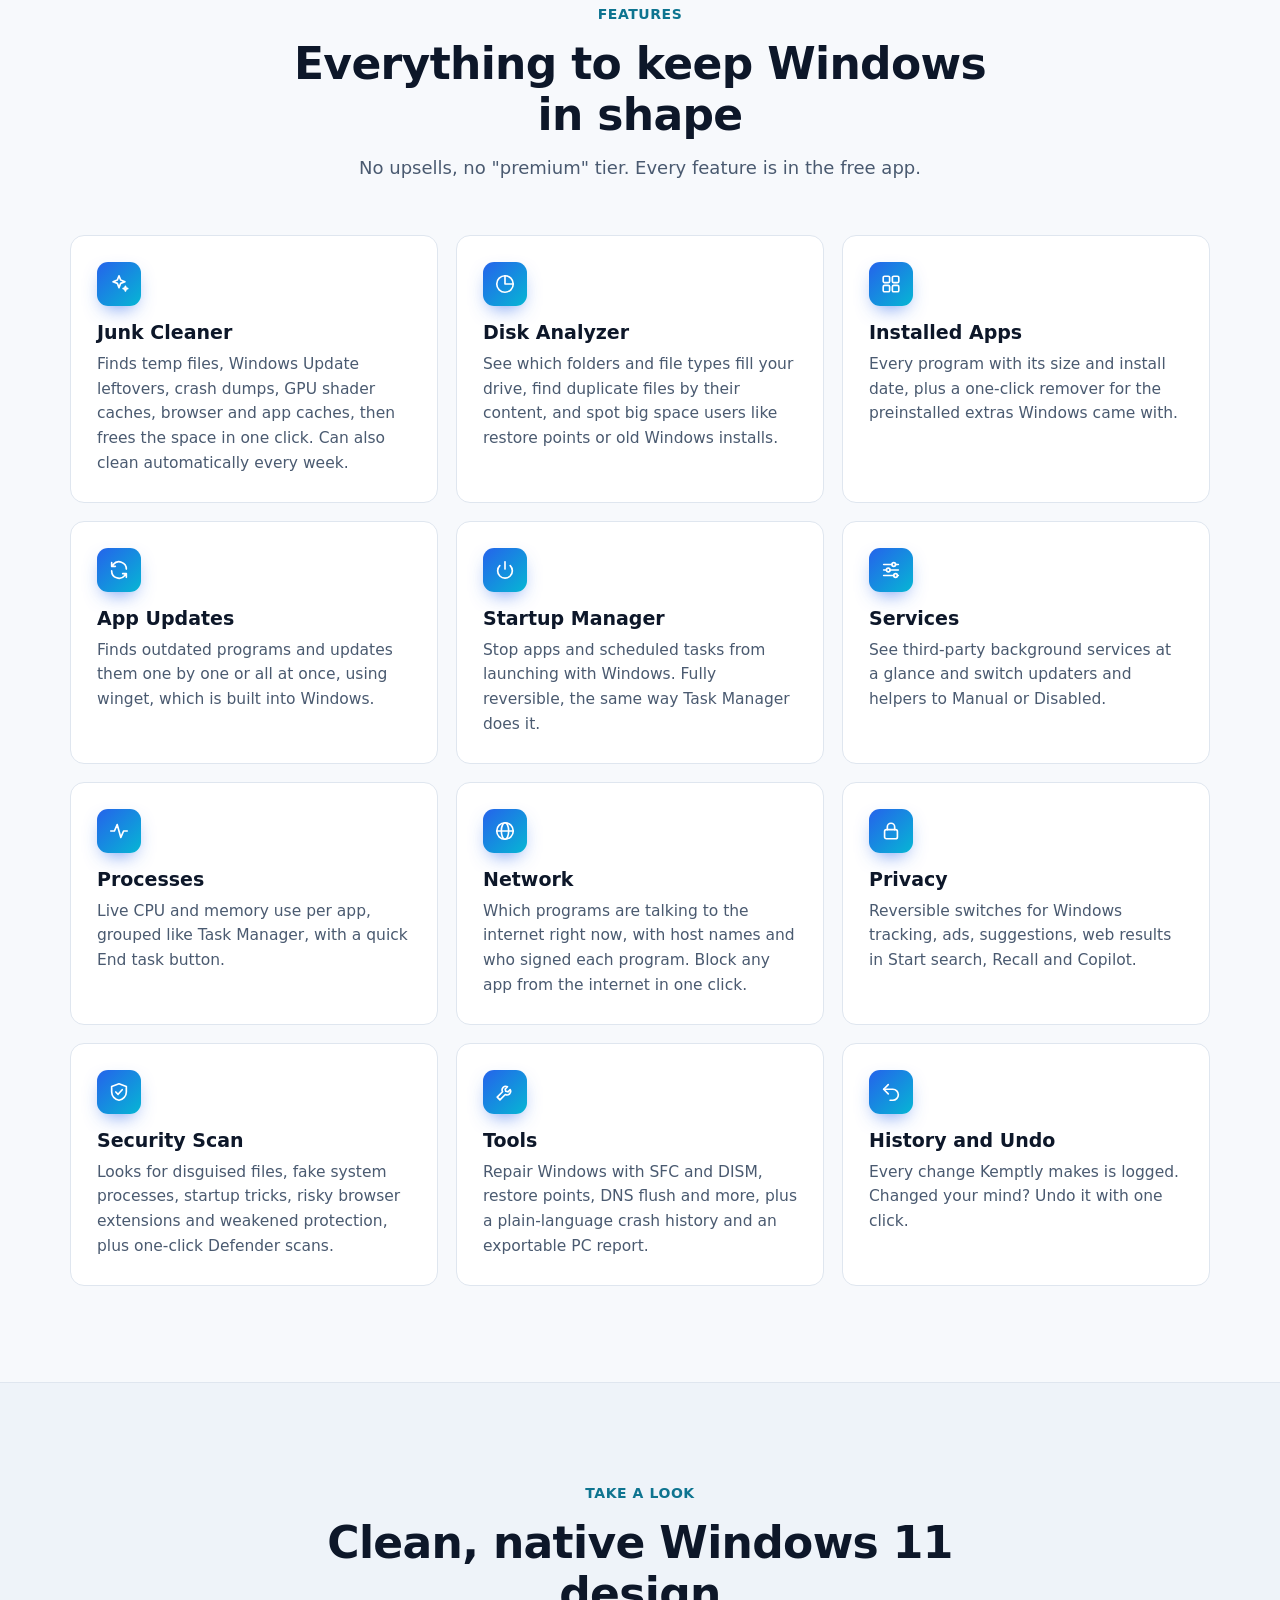
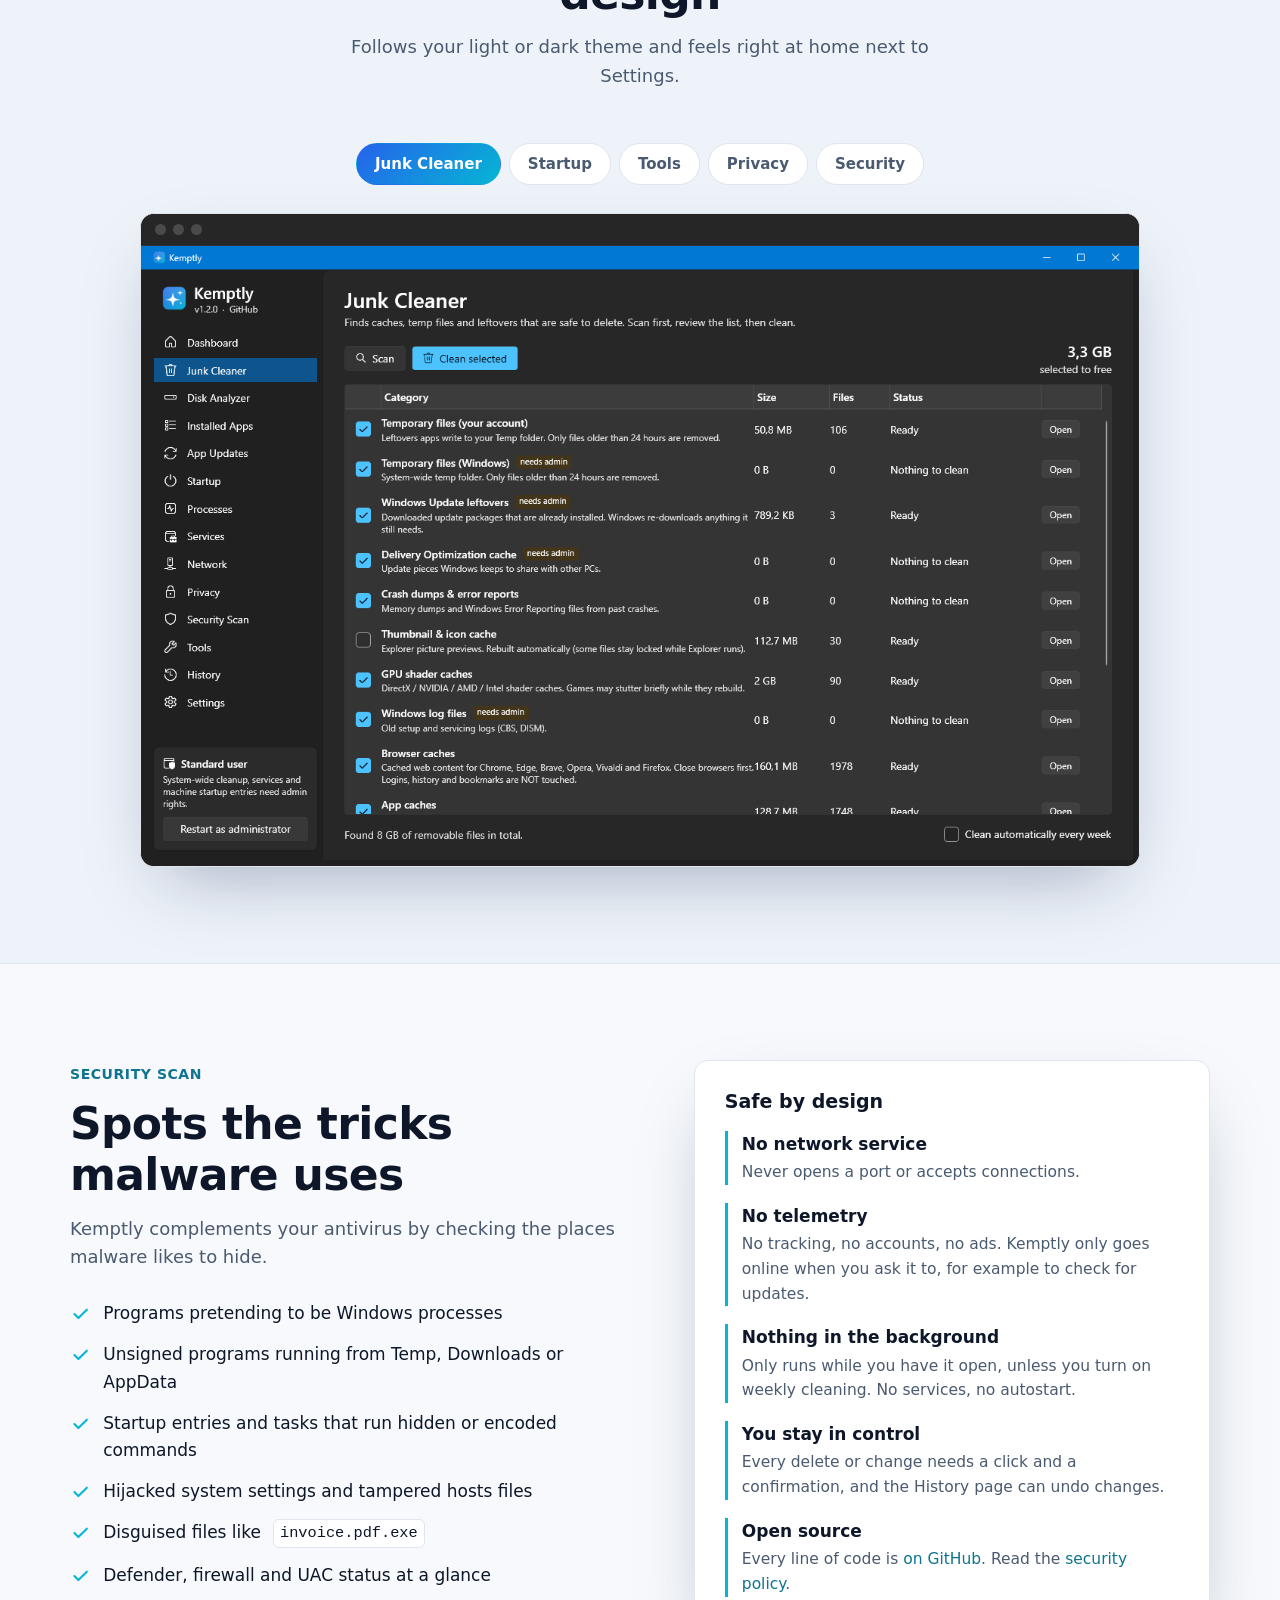
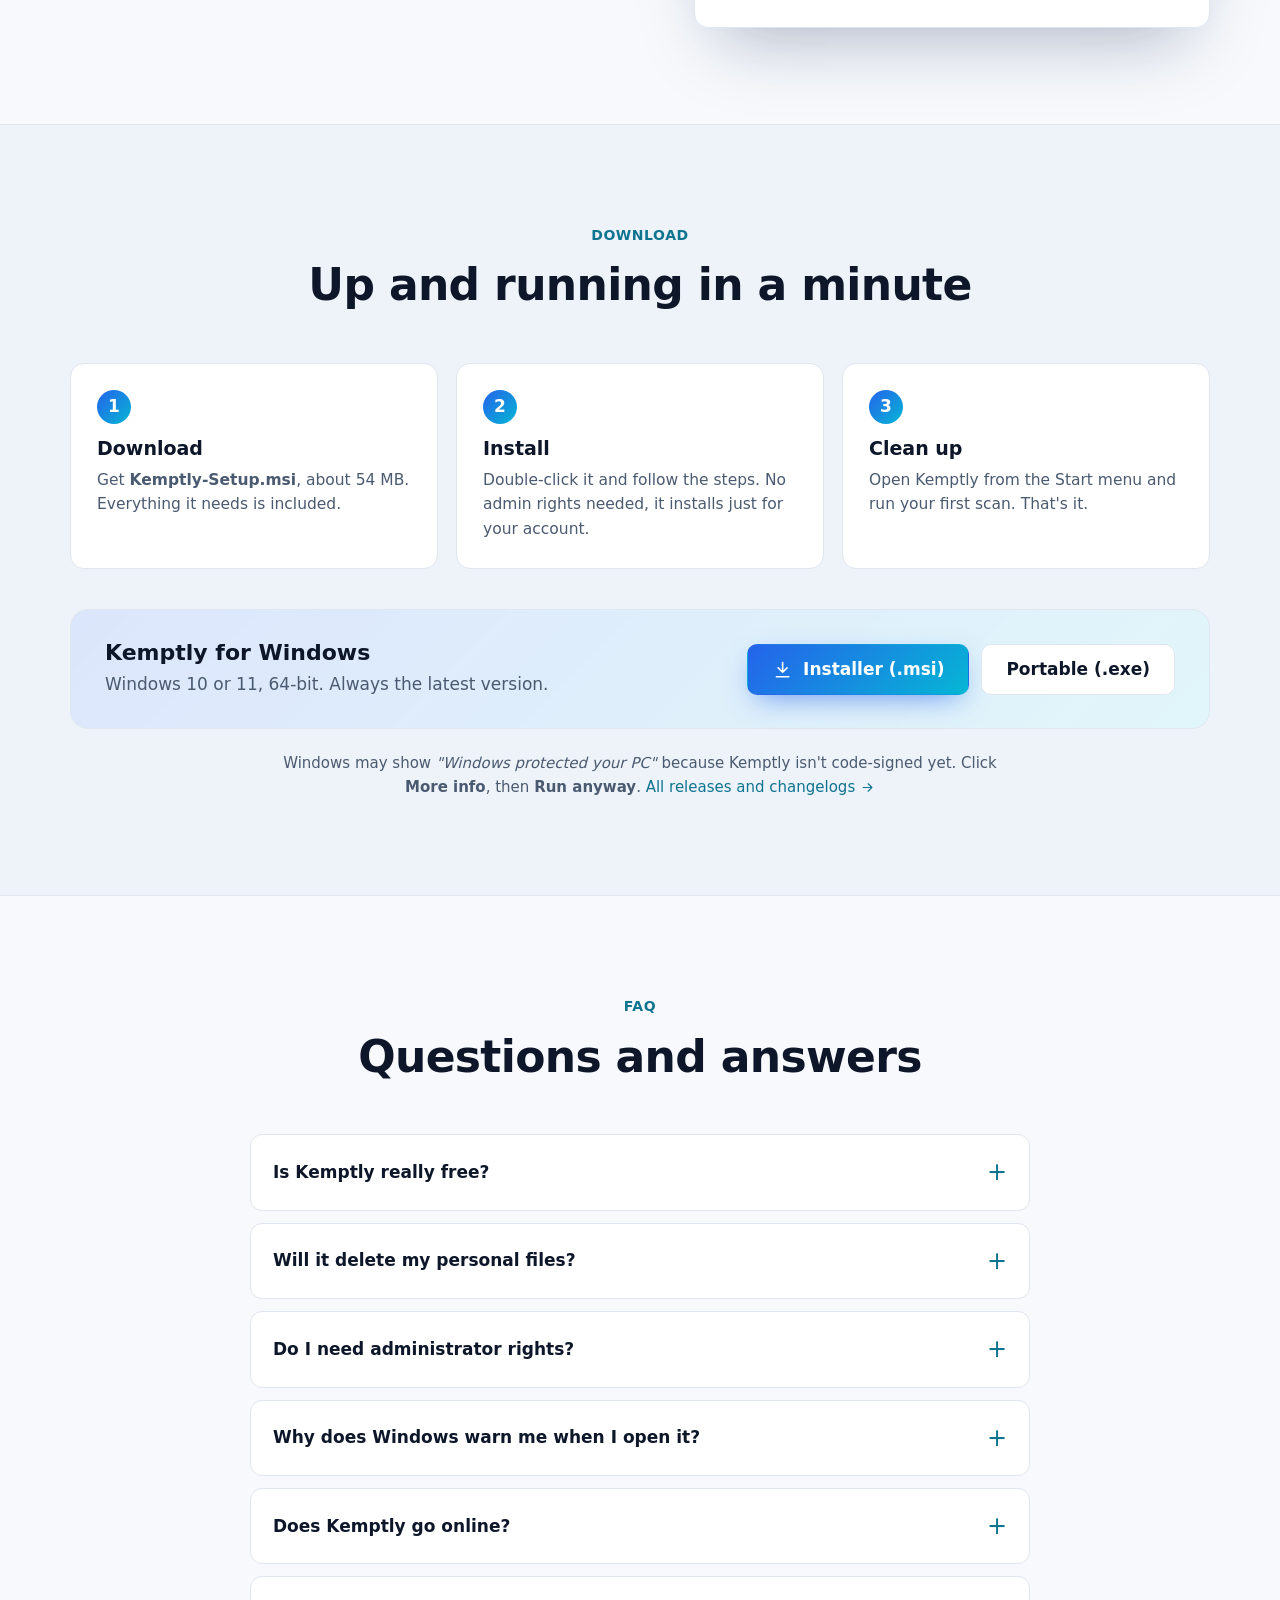
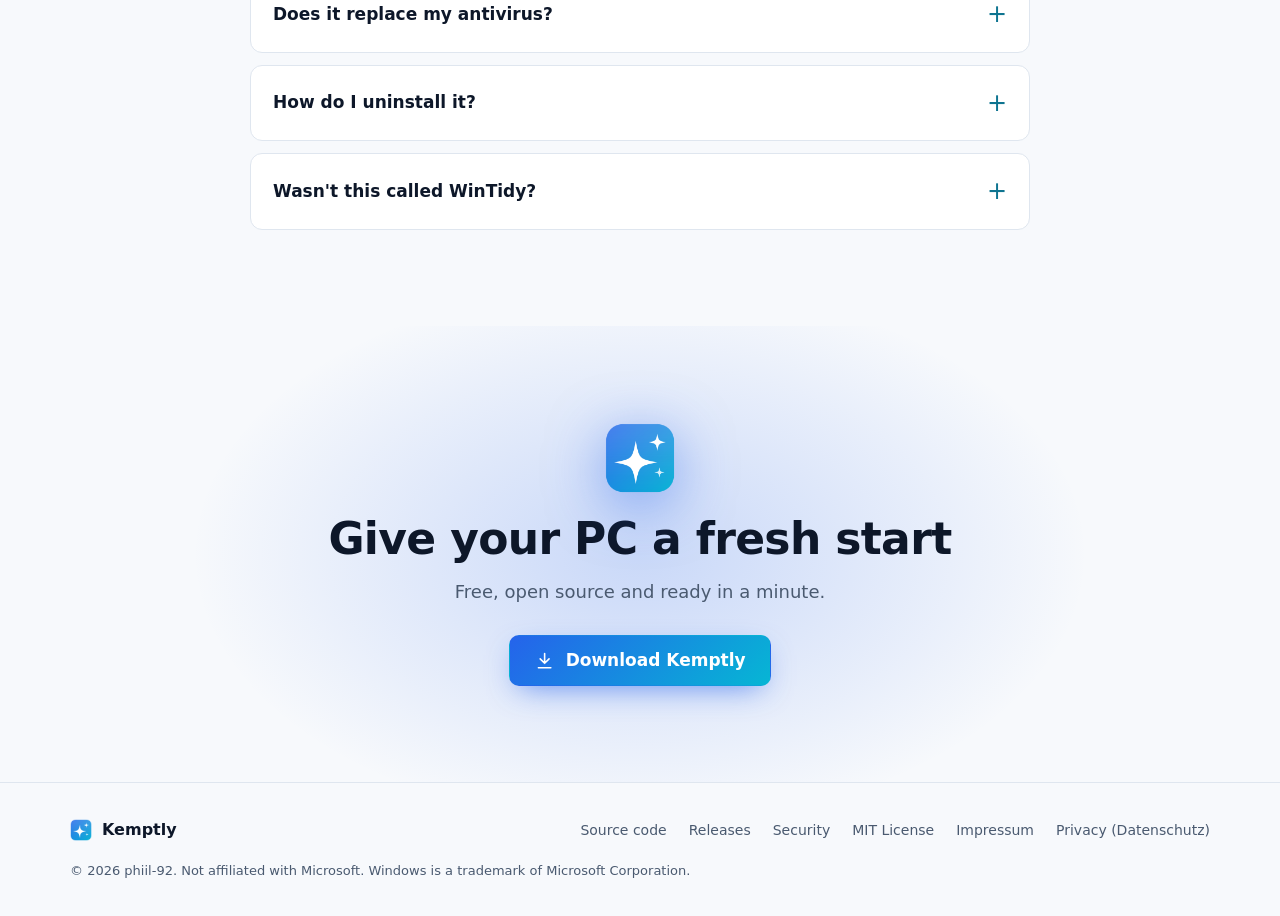
==== commit 0bdaf66f: "Kemptly 1.2.0: app updates, privacy, history with undo, and more - App Updates page: find and instal" ====
--- a/website/public/index.html
+++ b/website/public/index.html
@@ -33,6 +33,9 @@
     <symbol id="i-globe" viewBox="0 0 24 24"><circle cx="12" cy="12" r="9"/><ellipse cx="12" cy="12" rx="4" ry="9"/><path d="M3 12h18"/></symbol>
     <symbol id="i-shield" viewBox="0 0 24 24"><path d="M12 3l8 3v6c0 4.5-3.4 8.2-8 9-4.6-.8-8-4.5-8-9V6z"/><path d="M8.5 12l2.5 2.5 4.5-5"/></symbol>
     <symbol id="i-wrench" viewBox="0 0 24 24"><path d="M14.7 6.3a4 4 0 0 0-5.4 5.4L3.5 17.5l3 3 5.8-5.8a4 4 0 0 0 5.4-5.4l-2.5 2.5-2.4-.6-.6-2.4z"/></symbol>
+    <symbol id="i-refresh" viewBox="0 0 24 24"><path d="M20 11a8 8 0 0 0-14.3-4.9L4 8M4 4v4h4M4 13a8 8 0 0 0 14.3 4.9L20 16M20 20v-4h-4"/></symbol>
+    <symbol id="i-lock" viewBox="0 0 24 24"><rect x="5" y="10.5" width="14" height="10" rx="2"/><path d="M8 10.5V7.5a4 4 0 0 1 8 0v3"/></symbol>
+    <symbol id="i-undo" viewBox="0 0 24 24"><path d="M9 14L4 9l5-5"/><path d="M4 9h10a6 6 0 0 1 0 12h-3"/></symbol>
     <symbol id="i-download" viewBox="0 0 24 24"><path d="M12 4v11M7 10l5 5 5-5M5 20h14"/></symbol>
     <symbol id="i-check" viewBox="0 0 24 24"><path d="M5 12.5l4.5 4.5L19 7.5"/></symbol>
     <symbol id="i-arrow" viewBox="0 0 24 24"><path d="M5 12h14M13 6l6 6-6 6"/></symbol>
@@ -62,7 +65,7 @@
       <div class="container hero-inner">
         <p class="eyebrow"><svg class="icon"><use href="#i-sparkle"/></svg> Free and open source for Windows 10 and 11</p>
         <h1>Your PC, <span class="grad">neat and tidy.</span></h1>
-        <p class="lead">Kemptly clears out junk files, stops apps from sneaking into your startup and checks your PC for signs of malware. Nine handy tools in one small, fast app.</p>
+        <p class="lead">Kemptly clears out junk files, stops apps from sneaking into your startup and checks your PC for signs of malware. A dozen handy tools in one small, fast app.</p>
         <div class="cta">
           <a class="btn btn-primary btn-lg" href="https://github.com/phiil-92/Kemptly/releases/latest/download/Kemptly-Setup.msi">
             <svg class="icon"><use href="#i-download"/></svg> Download for Windows
@@ -75,7 +78,7 @@
 
         <figure class="window hero-shot">
           <div class="window-bar" aria-hidden="true"><span></span><span></span><span></span></div>
-          <img src="assets/screens/dashboard.png?v=2" width="1320" height="820" alt="Kemptly dashboard showing CPU, memory, uptime, drive usage and disk health">
+          <img src="assets/screens/dashboard.png?v=3" width="1320" height="820" alt="Kemptly dashboard showing CPU, memory, uptime, drive usage and disk health">
         </figure>
       </div>
     </section>
@@ -83,7 +86,7 @@
     <!-- Stats -->
     <section class="stats" aria-label="Highlights">
       <div class="container stats-grid">
-        <div><strong>9</strong><span>tools in one app</span></div>
+        <div><strong>12</strong><span>tools in one app</span></div>
         <div><strong>0</strong><span>data collected</span></div>
         <div><strong>1</strong><span>click to clean</span></div>
         <div><strong>100%</strong><span>open source</span></div>
@@ -103,17 +106,22 @@
           <article class="card">
             <div class="card-icon"><svg class="icon"><use href="#i-sparkle"/></svg></div>
             <h3>Junk Cleaner</h3>
-            <p>Finds temp files, Windows Update leftovers, crash dumps, GPU shader caches, browser and app caches, then frees the space in one click.</p>
+            <p>Finds temp files, Windows Update leftovers, crash dumps, GPU shader caches, browser and app caches, then frees the space in one click. Can also clean automatically every week.</p>
           </article>
           <article class="card">
             <div class="card-icon"><svg class="icon"><use href="#i-disk"/></svg></div>
             <h3>Disk Analyzer</h3>
-            <p>See which folders and file types fill your drive, find the largest files and delete them safely to the Recycle Bin.</p>
+            <p>See which folders and file types fill your drive, find duplicate files by their content, and spot big space users like restore points or old Windows installs.</p>
           </article>
           <article class="card">
             <div class="card-icon"><svg class="icon"><use href="#i-apps"/></svg></div>
             <h3>Installed Apps</h3>
-            <p>Every program with its size and install date. Sort by size and uninstall the ones you never use.</p>
+            <p>Every program with its size and install date, plus a one-click remover for the preinstalled extras Windows came with.</p>
+          </article>
+          <article class="card">
+            <div class="card-icon"><svg class="icon"><use href="#i-refresh"/></svg></div>
+            <h3>App Updates</h3>
+            <p>Finds outdated programs and updates them one by one or all at once, using winget, which is built into Windows.</p>
           </article>
           <article class="card">
             <div class="card-icon"><svg class="icon"><use href="#i-power"/></svg></div>
@@ -133,17 +141,27 @@
           <article class="card">
             <div class="card-icon"><svg class="icon"><use href="#i-globe"/></svg></div>
             <h3>Network</h3>
-            <p>Which programs are talking to the internet right now, with host names and who signed each program.</p>
+            <p>Which programs are talking to the internet right now, with host names and who signed each program. Block any app from the internet in one click.</p>
+          </article>
+          <article class="card">
+            <div class="card-icon"><svg class="icon"><use href="#i-lock"/></svg></div>
+            <h3>Privacy</h3>
+            <p>Reversible switches for Windows tracking, ads, suggestions, web results in Start search, Recall and Copilot.</p>
           </article>
           <article class="card">
             <div class="card-icon"><svg class="icon"><use href="#i-shield"/></svg></div>
             <h3>Security Scan</h3>
-            <p>Looks for disguised files, fake system processes, startup tricks and weakened protection, plus one-click Defender scans.</p>
+            <p>Looks for disguised files, fake system processes, startup tricks, risky browser extensions and weakened protection, plus one-click Defender scans.</p>
           </article>
           <article class="card">
             <div class="card-icon"><svg class="icon"><use href="#i-wrench"/></svg></div>
             <h3>Tools</h3>
-            <p>Flush DNS, restart Explorer, repair Windows with SFC and DISM, create restore points, battery and energy reports.</p>
+            <p>Repair Windows with SFC and DISM, restore points, DNS flush and more, plus a plain-language crash history and an exportable PC report.</p>
+          </article>
+          <article class="card">
+            <div class="card-icon"><svg class="icon"><use href="#i-undo"/></svg></div>
+            <h3>History and Undo</h3>
+            <p>Every change Kemptly makes is logged. Changed your mind? Undo it with one click.</p>
           </article>
         </div>
       </div>
@@ -162,25 +180,30 @@
           <button class="tab active" role="tab" aria-selected="true" aria-controls="shot-cleaner" id="tab-cleaner" data-tab="cleaner">Junk Cleaner</button>
           <button class="tab" role="tab" aria-selected="false" aria-controls="shot-startup" id="tab-startup" data-tab="startup">Startup</button>
           <button class="tab" role="tab" aria-selected="false" aria-controls="shot-tools" id="tab-tools" data-tab="tools">Tools</button>
+          <button class="tab" role="tab" aria-selected="false" aria-controls="shot-privacy" id="tab-privacy" data-tab="privacy">Privacy</button>
           <button class="tab" role="tab" aria-selected="false" aria-controls="shot-security" id="tab-security" data-tab="security">Security</button>
         </div>
 
         <div class="shots">
           <figure class="window shot-panel active" id="shot-cleaner" role="tabpanel" aria-labelledby="tab-cleaner">
             <div class="window-bar" aria-hidden="true"><span></span><span></span><span></span></div>
-            <img src="assets/screens/cleaner.png?v=2" width="1320" height="820" loading="lazy" alt="Junk Cleaner listing cleanable categories with their sizes">
+            <img src="assets/screens/cleaner.png?v=3" width="1320" height="820" loading="lazy" alt="Junk Cleaner listing cleanable categories with their sizes">
           </figure>
           <figure class="window shot-panel" id="shot-startup" role="tabpanel" aria-labelledby="tab-startup">
             <div class="window-bar" aria-hidden="true"><span></span><span></span><span></span></div>
-            <img src="assets/screens/startup.png?v=2" width="1320" height="820" loading="lazy" alt="Startup manager with toggles to enable or disable startup apps">
+            <img src="assets/screens/startup.png?v=3" width="1320" height="820" loading="lazy" alt="Startup manager with toggles to enable or disable startup apps">
           </figure>
           <figure class="window shot-panel" id="shot-tools" role="tabpanel" aria-labelledby="tab-tools">
             <div class="window-bar" aria-hidden="true"><span></span><span></span><span></span></div>
-            <img src="assets/screens/tools.png?v=2" width="1320" height="820" loading="lazy" alt="Tools page with one-click maintenance actions">
+            <img src="assets/screens/tools.png?v=3" width="1320" height="820" loading="lazy" alt="Tools page with one-click maintenance actions">
+          </figure>
+          <figure class="window shot-panel" id="shot-privacy" role="tabpanel" aria-labelledby="tab-privacy">
+            <div class="window-bar" aria-hidden="true"><span></span><span></span><span></span></div>
+            <img src="assets/screens/privacy.png?v=3" width="1320" height="820" loading="lazy" alt="Privacy page with switches for advertising ID, web search, ads and telemetry">
           </figure>
           <figure class="window shot-panel" id="shot-security" role="tabpanel" aria-labelledby="tab-security">
             <div class="window-bar" aria-hidden="true"><span></span><span></span><span></span></div>
-            <img src="assets/screens/security.png?v=2" width="1320" height="288" loading="lazy" alt="Security scan status: antivirus, virus definitions, firewall and user account control">
+            <img src="assets/screens/security.png?v=3" width="1320" height="322" loading="lazy" alt="Security scan status: antivirus, virus definitions, firewall and user account control">
           </figure>
         </div>
       </div>
@@ -206,9 +229,9 @@
           <h3>Safe by design</h3>
           <dl class="facts">
             <div><dt>No network service</dt><dd>Never opens a port or accepts connections.</dd></div>
-            <div><dt>No telemetry</dt><dd>No tracking, no accounts, no auto-update, no ads.</dd></div>
-            <div><dt>Nothing in the background</dt><dd>Only runs while you have it open. No services, no autostart.</dd></div>
-            <div><dt>You stay in control</dt><dd>Every delete or change needs a click and a confirmation. Startup changes are reversible.</dd></div>
+            <div><dt>No telemetry</dt><dd>No tracking, no accounts, no ads. Kemptly only goes online when you ask it to, for example to check for updates.</dd></div>
+            <div><dt>Nothing in the background</dt><dd>Only runs while you have it open, unless you turn on weekly cleaning. No services, no autostart.</dd></div>
+            <div><dt>You stay in control</dt><dd>Every delete or change needs a click and a confirmation, and the History page can undo changes.</dd></div>
             <div><dt>Open source</dt><dd>Every line of code is <a href="https://github.com/phiil-92/Kemptly">on GitHub</a>. Read the <a href="https://github.com/phiil-92/Kemptly/blob/main/SECURITY.md">security policy</a>.</dd></div>
           </dl>
         </div>
@@ -281,6 +304,10 @@
             <p>SmartScreen warns about apps that aren't code-signed, and signing certificates cost money. The full source code is public, so you can check exactly what Kemptly does. Click <strong>More info</strong>, then <strong>Run anyway</strong>.</p>
           </details>
           <details>
+            <summary>Does Kemptly go online?</summary>
+            <p>Only when you ask it to: when you check for app updates (winget asks the Microsoft package catalog and downloads updates from the app makers), when you check for a new Kemptly version (asks GitHub), and for host names on the Network page. There is no tracking and no automatic update.</p>
+          </details>
+          <details>
             <summary>Does it replace my antivirus?</summary>
             <p>No. The security scan looks for common malware tricks and weak settings, and can start Microsoft Defender scans, but it's a second pair of eyes, not an antivirus.</p>
           </details>
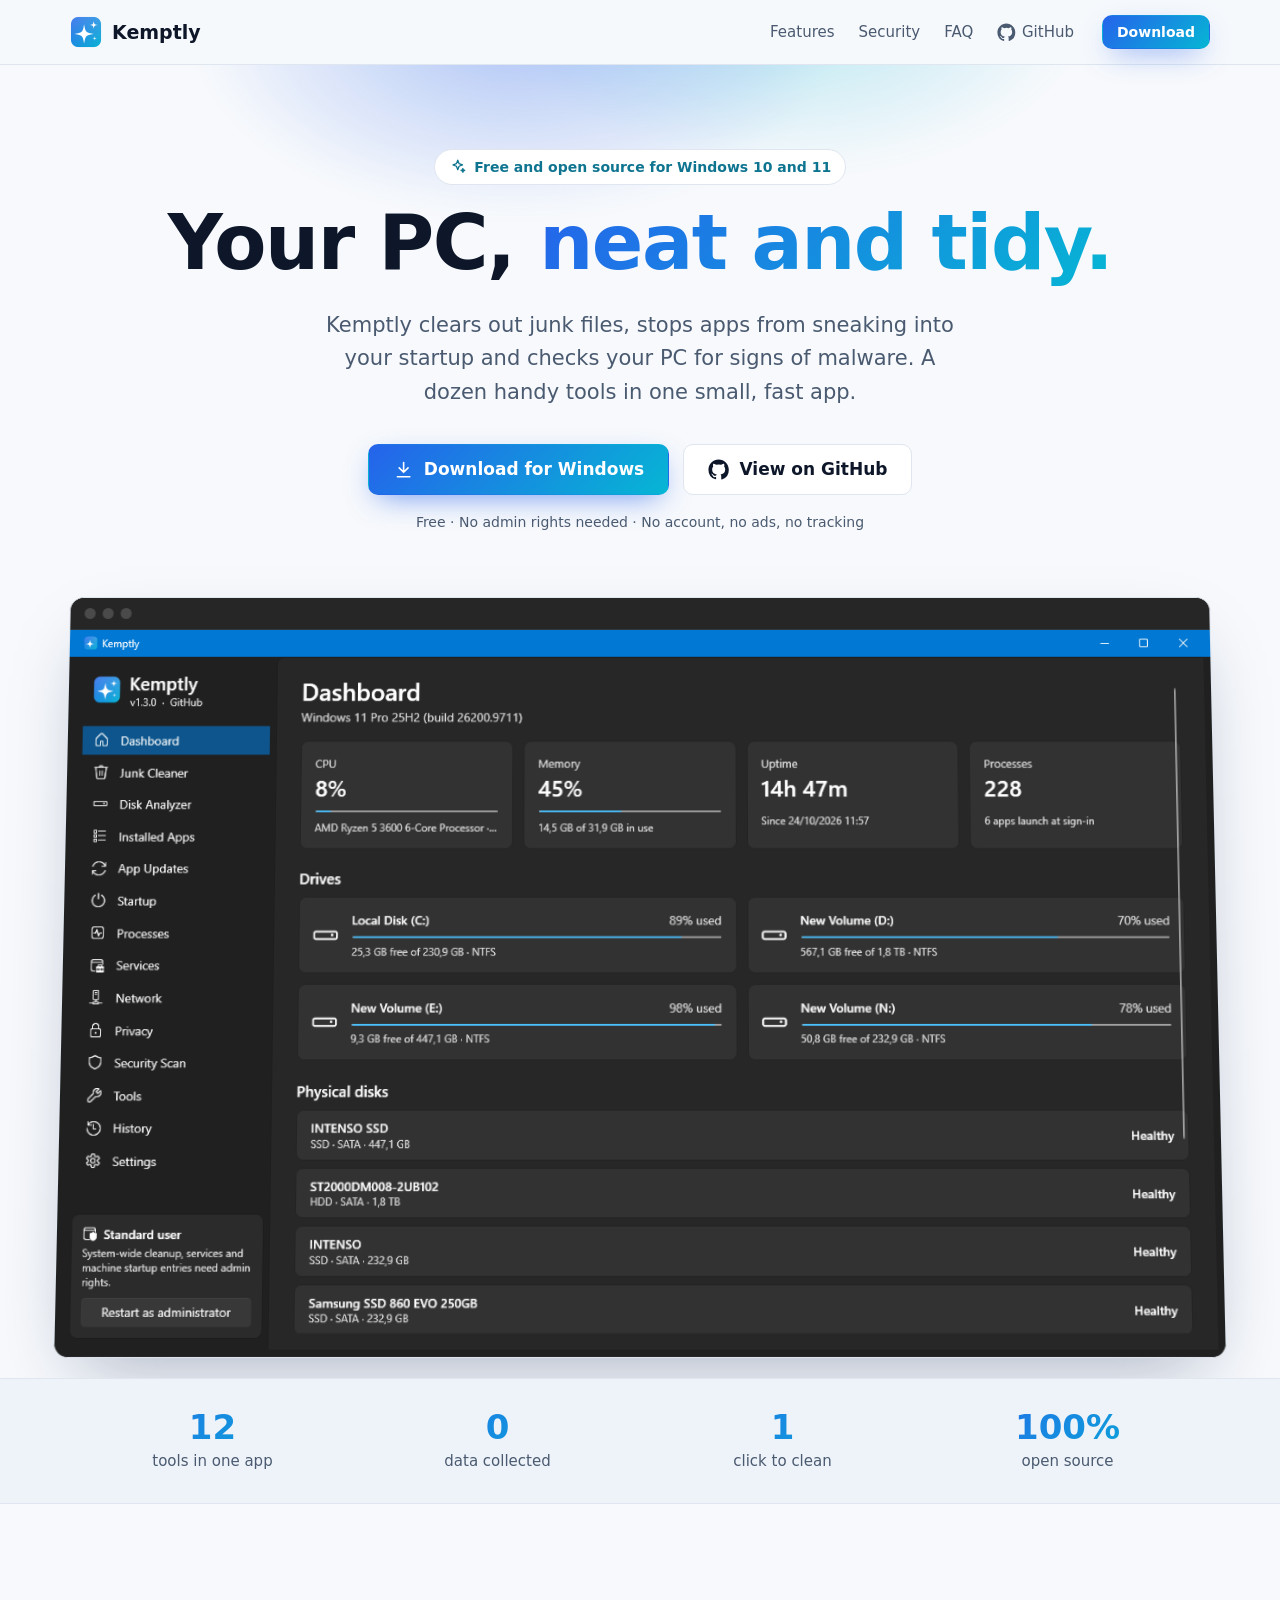
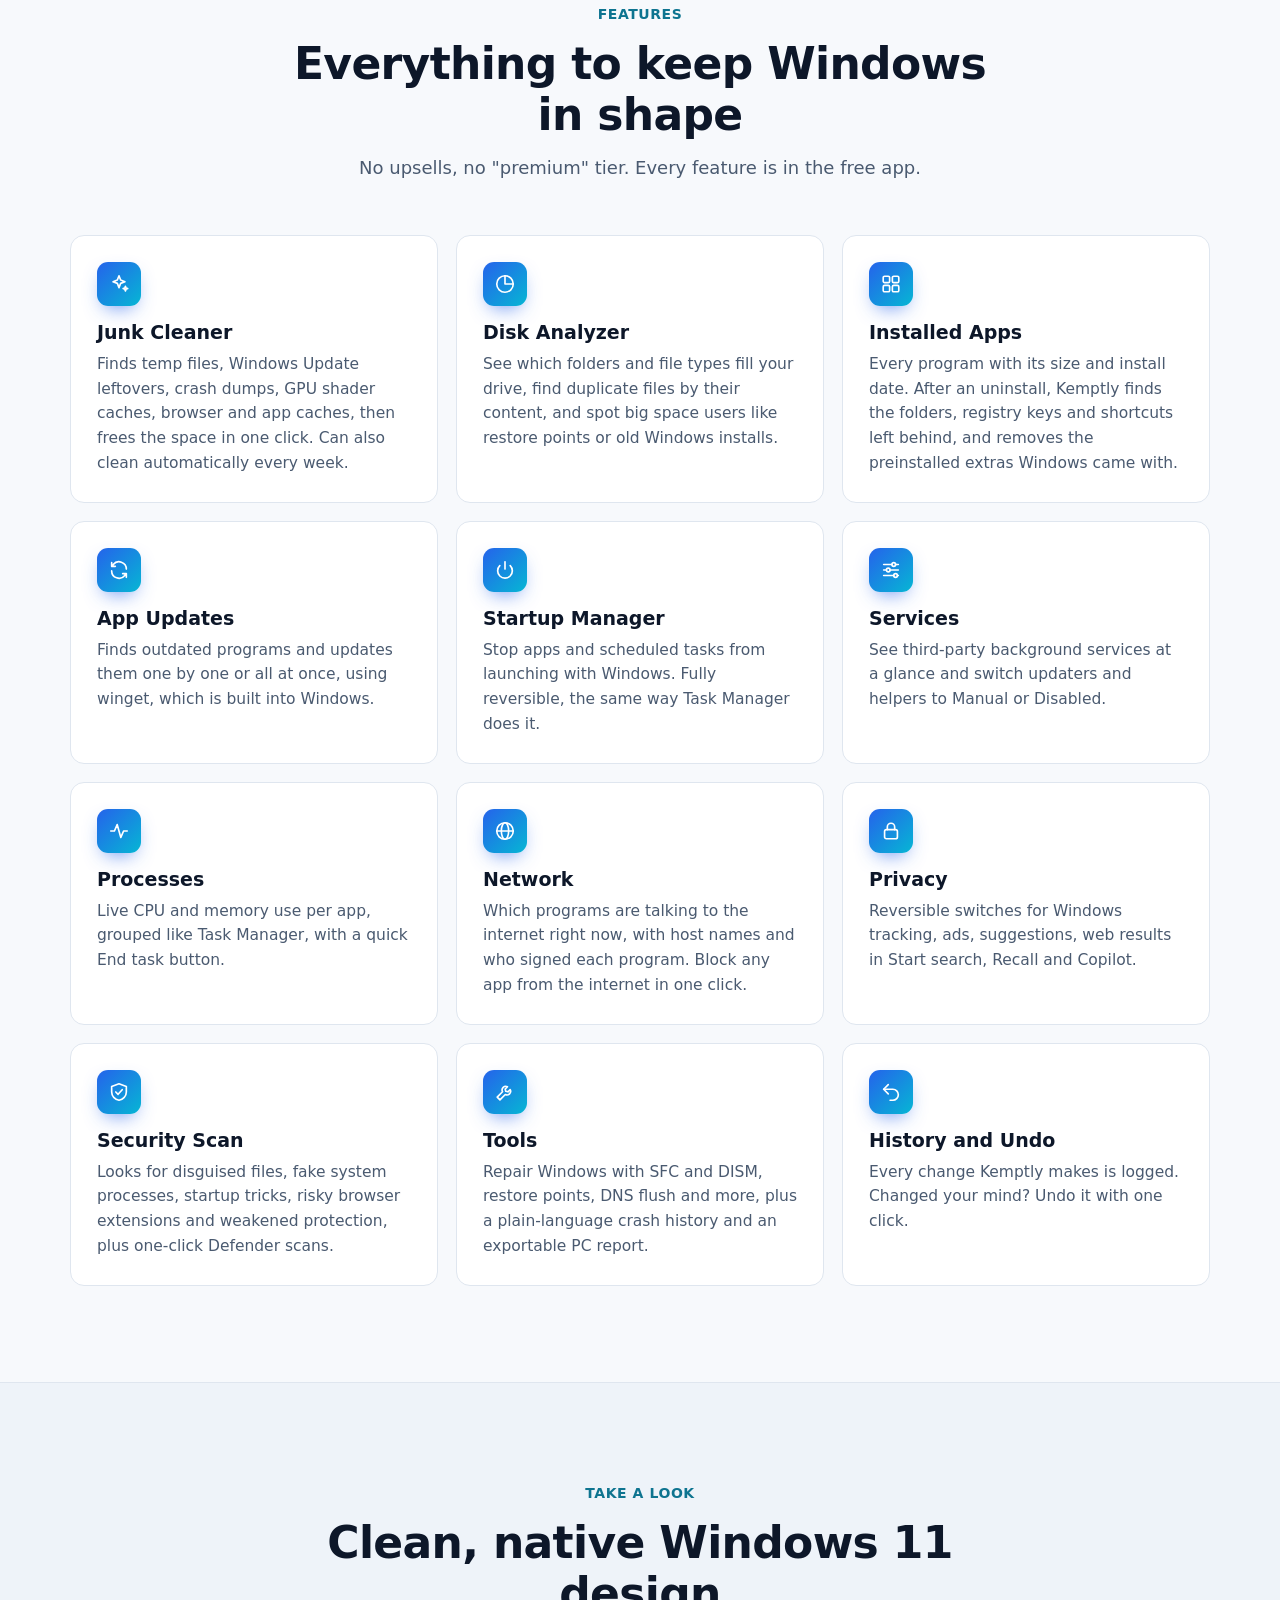
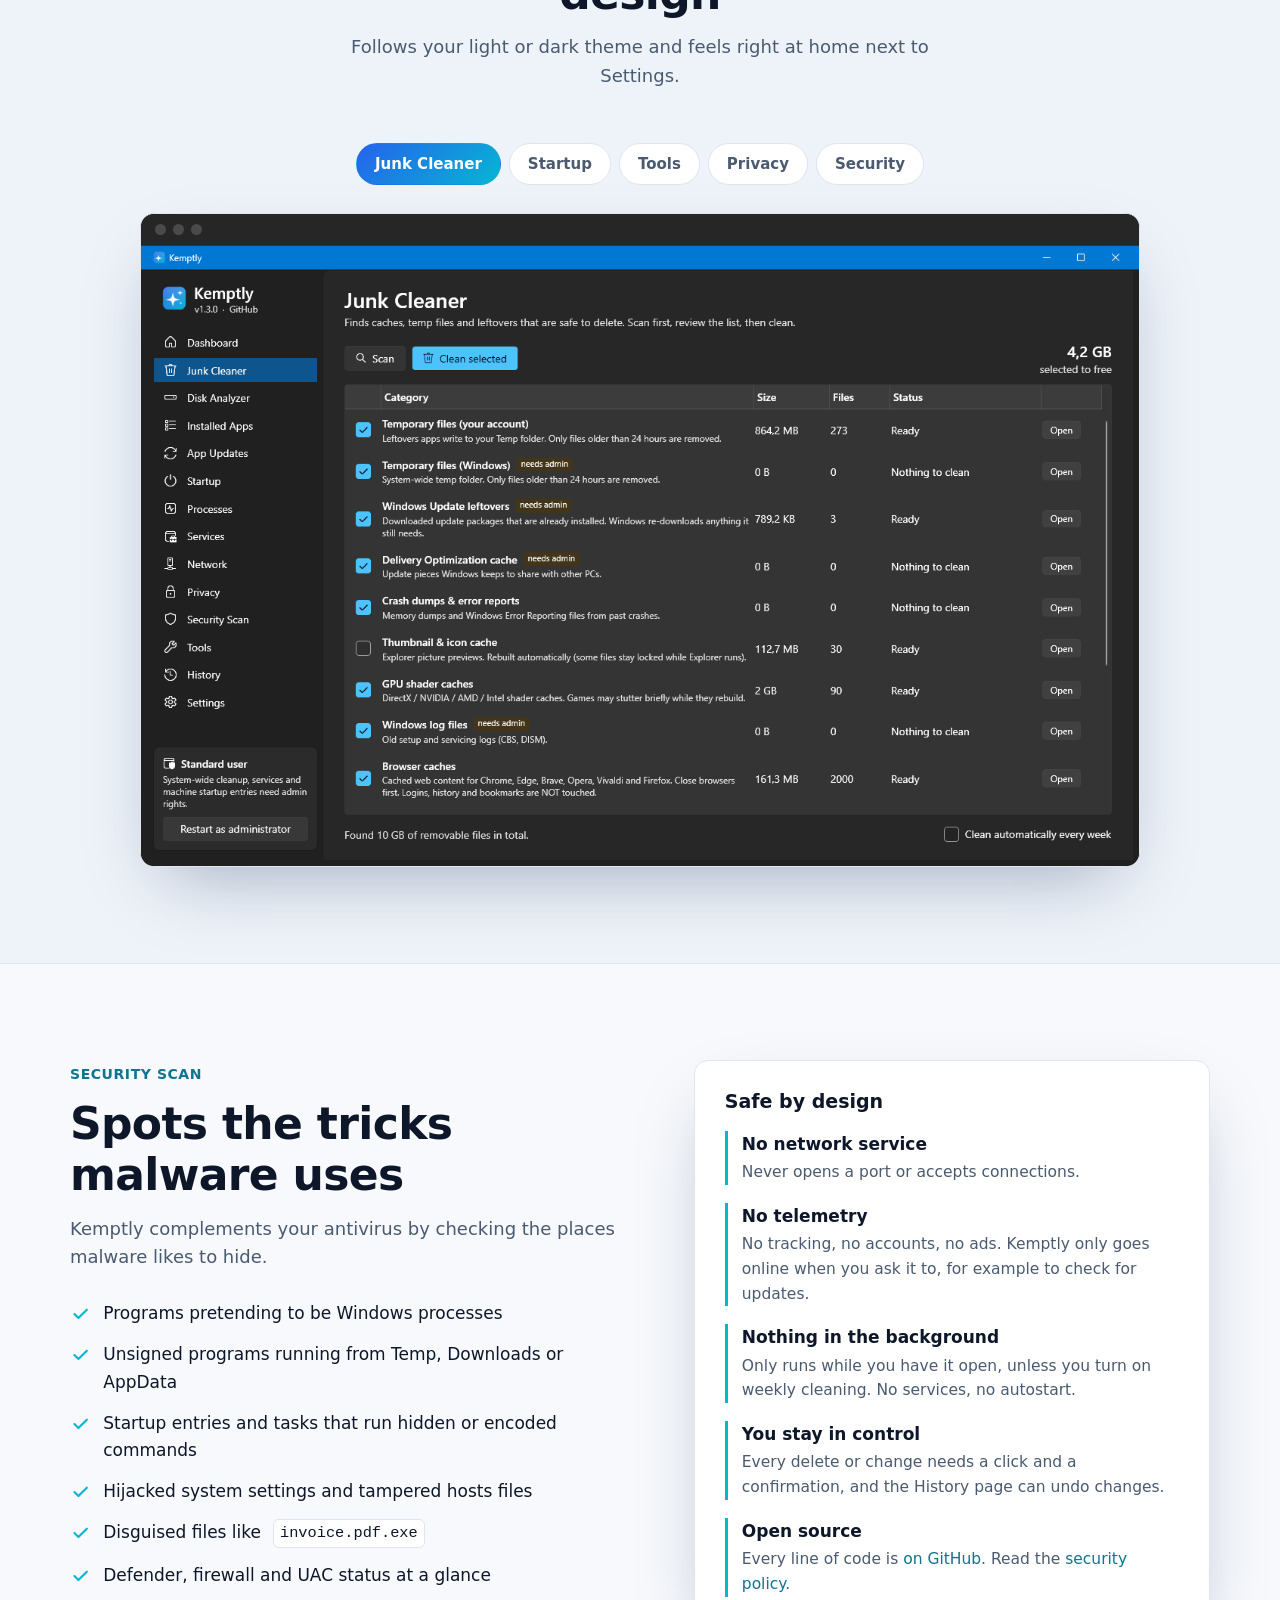
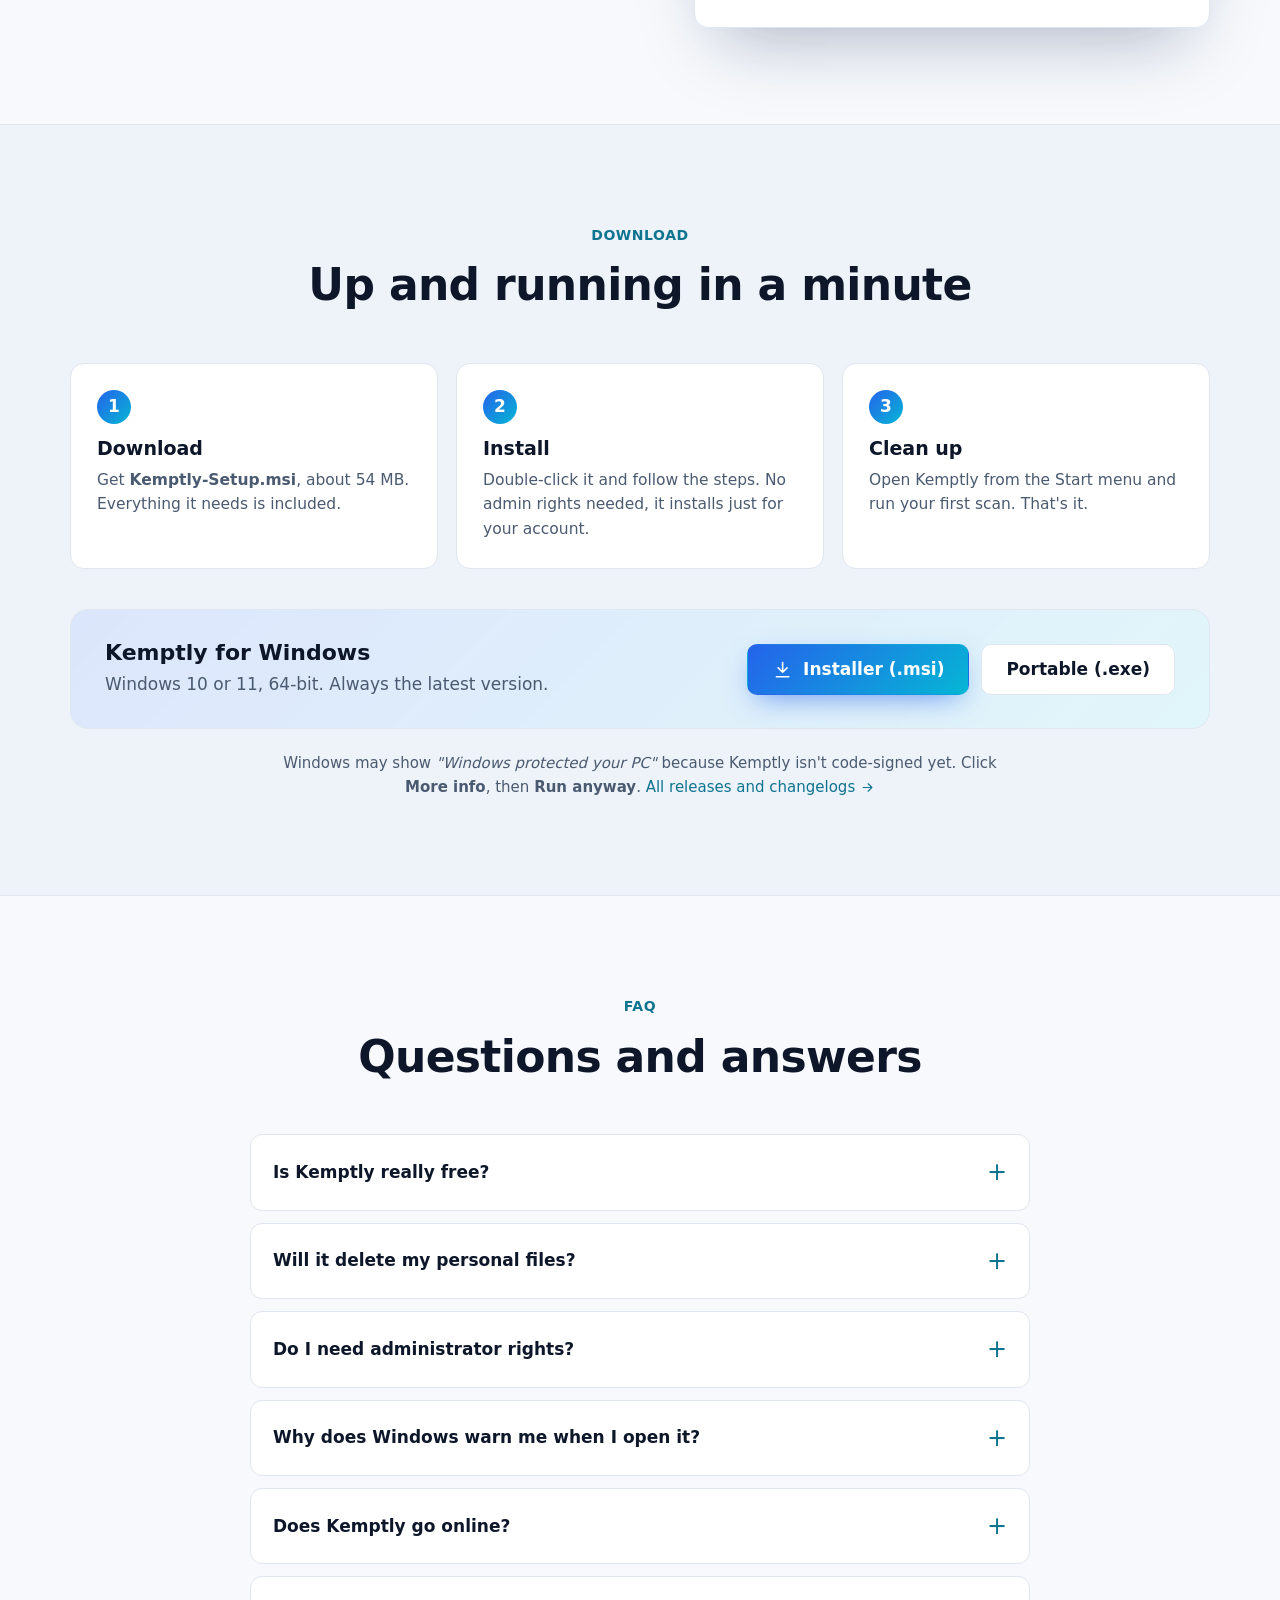
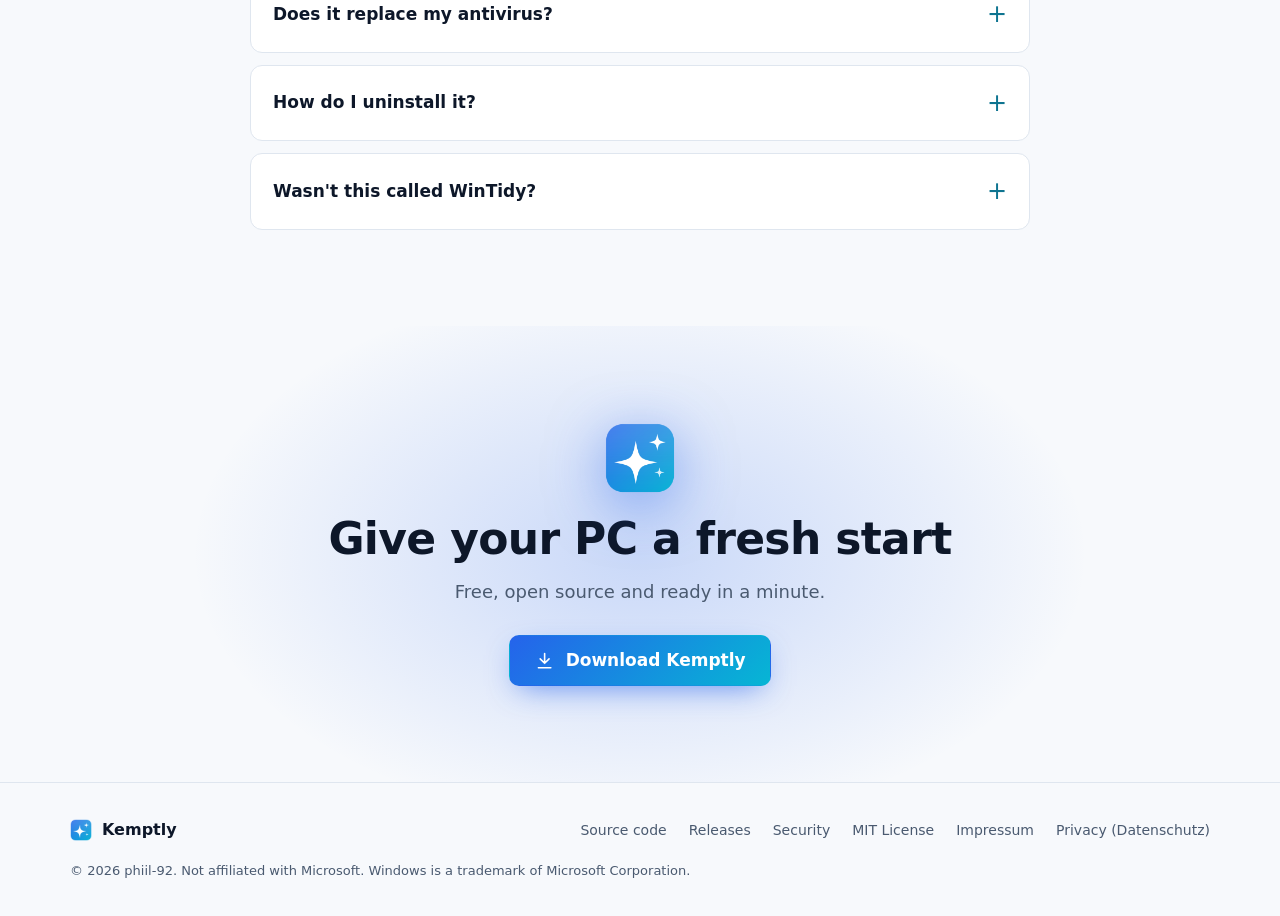
==== commit cc93548b: "Kemptly 1.3.0: leftover cleanup after uninstall, forced uninstall - After an app's uninstaller finis" ====
--- a/website/public/index.html
+++ b/website/public/index.html
@@ -14,9 +14,9 @@
   <meta property="og:type" content="website">
   <meta property="og:title" content="Kemptly - Clean up, speed up and check your Windows PC">
   <meta property="og:description" content="Free and open source. Junk cleaner, disk analyzer, startup manager and security scan in one small app.">
-  <meta property="og:image" content="https://kemptly.toritech.net/assets/og-image.png">
-  <meta property="og:url" content="https://kemptly.toritech.net/">
-  <link rel="canonical" href="https://kemptly.toritech.net/">
+  <meta property="og:image" content="https://kemptly.app/assets/og-image.png">
+  <meta property="og:url" content="https://kemptly.app/">
+  <link rel="canonical" href="https://kemptly.app/">
   <meta name="twitter:card" content="summary_large_image">
 
   <script src="main.js?v=2" defer></script>
@@ -78,7 +78,7 @@
 
         <figure class="window hero-shot">
           <div class="window-bar" aria-hidden="true"><span></span><span></span><span></span></div>
-          <img src="assets/screens/dashboard.png?v=3" width="1320" height="820" alt="Kemptly dashboard showing CPU, memory, uptime, drive usage and disk health">
+          <img src="assets/screens/dashboard.png?v=4" width="1320" height="820" alt="Kemptly dashboard showing CPU, memory, uptime, drive usage and disk health">
         </figure>
       </div>
     </section>
@@ -116,7 +116,7 @@
           <article class="card">
             <div class="card-icon"><svg class="icon"><use href="#i-apps"/></svg></div>
             <h3>Installed Apps</h3>
-            <p>Every program with its size and install date, plus a one-click remover for the preinstalled extras Windows came with.</p>
+            <p>Every program with its size and install date. After an uninstall, Kemptly finds the folders, registry keys and shortcuts left behind, and removes the preinstalled extras Windows came with.</p>
           </article>
           <article class="card">
             <div class="card-icon"><svg class="icon"><use href="#i-refresh"/></svg></div>
@@ -187,23 +187,23 @@
         <div class="shots">
           <figure class="window shot-panel active" id="shot-cleaner" role="tabpanel" aria-labelledby="tab-cleaner">
             <div class="window-bar" aria-hidden="true"><span></span><span></span><span></span></div>
-            <img src="assets/screens/cleaner.png?v=3" width="1320" height="820" loading="lazy" alt="Junk Cleaner listing cleanable categories with their sizes">
+            <img src="assets/screens/cleaner.png?v=4" width="1320" height="820" loading="lazy" alt="Junk Cleaner listing cleanable categories with their sizes">
           </figure>
           <figure class="window shot-panel" id="shot-startup" role="tabpanel" aria-labelledby="tab-startup">
             <div class="window-bar" aria-hidden="true"><span></span><span></span><span></span></div>
-            <img src="assets/screens/startup.png?v=3" width="1320" height="820" loading="lazy" alt="Startup manager with toggles to enable or disable startup apps">
+            <img src="assets/screens/startup.png?v=4" width="1320" height="820" loading="lazy" alt="Startup manager with toggles to enable or disable startup apps">
           </figure>
           <figure class="window shot-panel" id="shot-tools" role="tabpanel" aria-labelledby="tab-tools">
             <div class="window-bar" aria-hidden="true"><span></span><span></span><span></span></div>
-            <img src="assets/screens/tools.png?v=3" width="1320" height="820" loading="lazy" alt="Tools page with one-click maintenance actions">
+            <img src="assets/screens/tools.png?v=4" width="1320" height="820" loading="lazy" alt="Tools page with one-click maintenance actions">
           </figure>
           <figure class="window shot-panel" id="shot-privacy" role="tabpanel" aria-labelledby="tab-privacy">
             <div class="window-bar" aria-hidden="true"><span></span><span></span><span></span></div>
-            <img src="assets/screens/privacy.png?v=3" width="1320" height="820" loading="lazy" alt="Privacy page with switches for advertising ID, web search, ads and telemetry">
+            <img src="assets/screens/privacy.png?v=4" width="1320" height="820" loading="lazy" alt="Privacy page with switches for advertising ID, web search, ads and telemetry">
           </figure>
           <figure class="window shot-panel" id="shot-security" role="tabpanel" aria-labelledby="tab-security">
             <div class="window-bar" aria-hidden="true"><span></span><span></span><span></span></div>
-            <img src="assets/screens/security.png?v=3" width="1320" height="322" loading="lazy" alt="Security scan status: antivirus, virus definitions, firewall and user account control">
+            <img src="assets/screens/security.png?v=4" width="1320" height="322" loading="lazy" alt="Security scan status: antivirus, virus definitions, firewall and user account control">
           </figure>
         </div>
       </div>
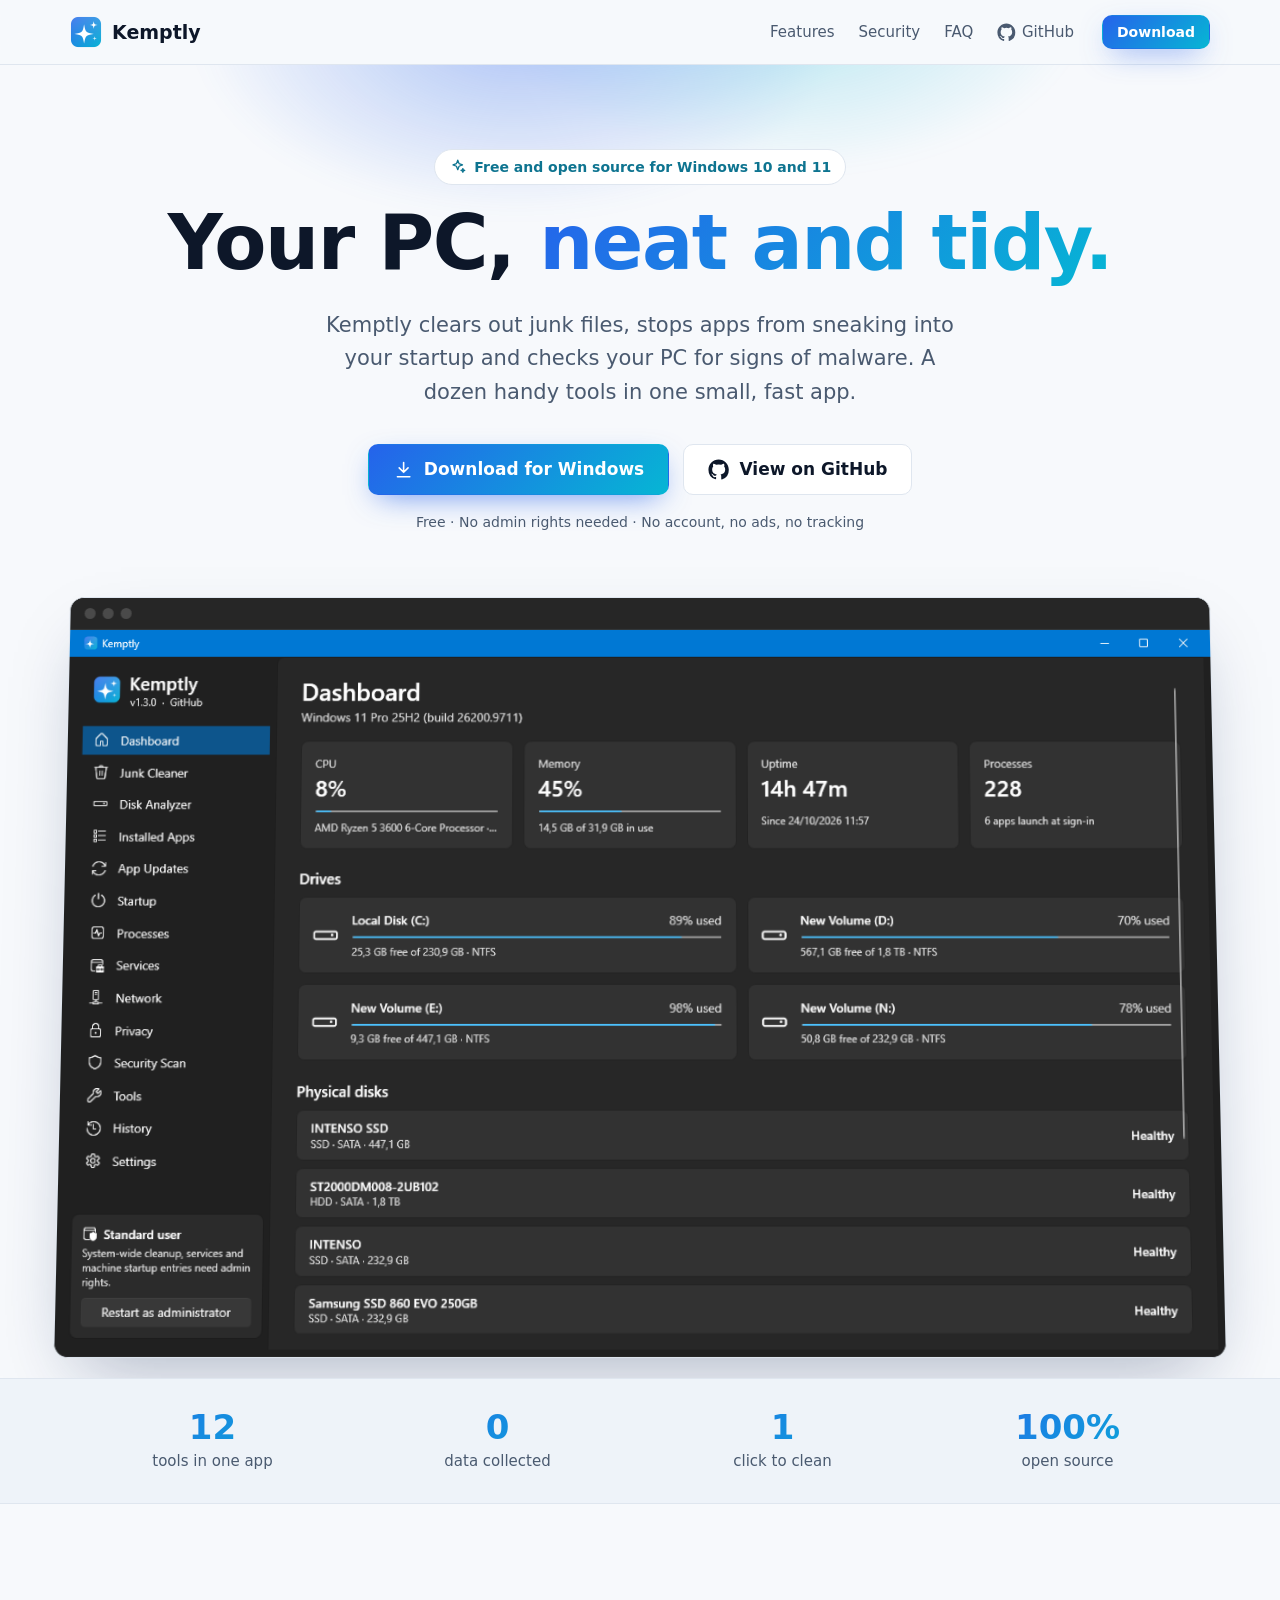
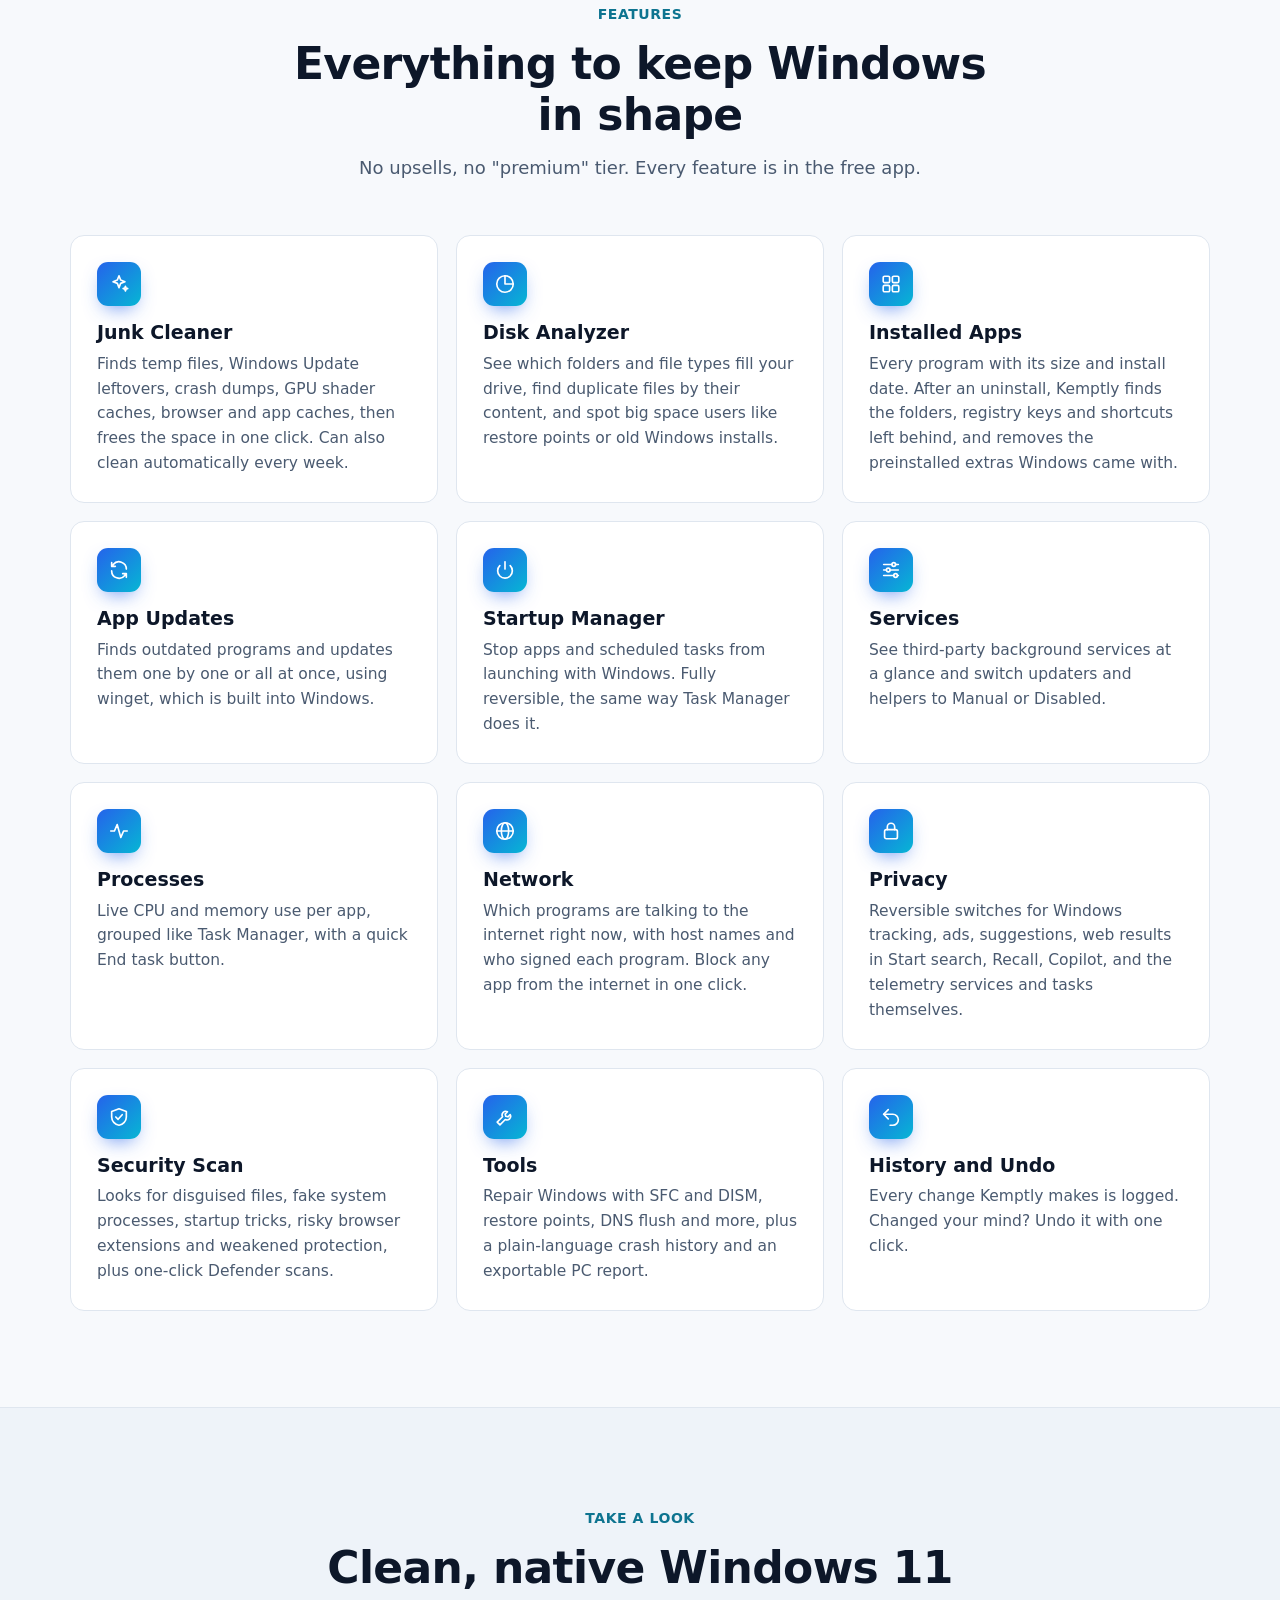
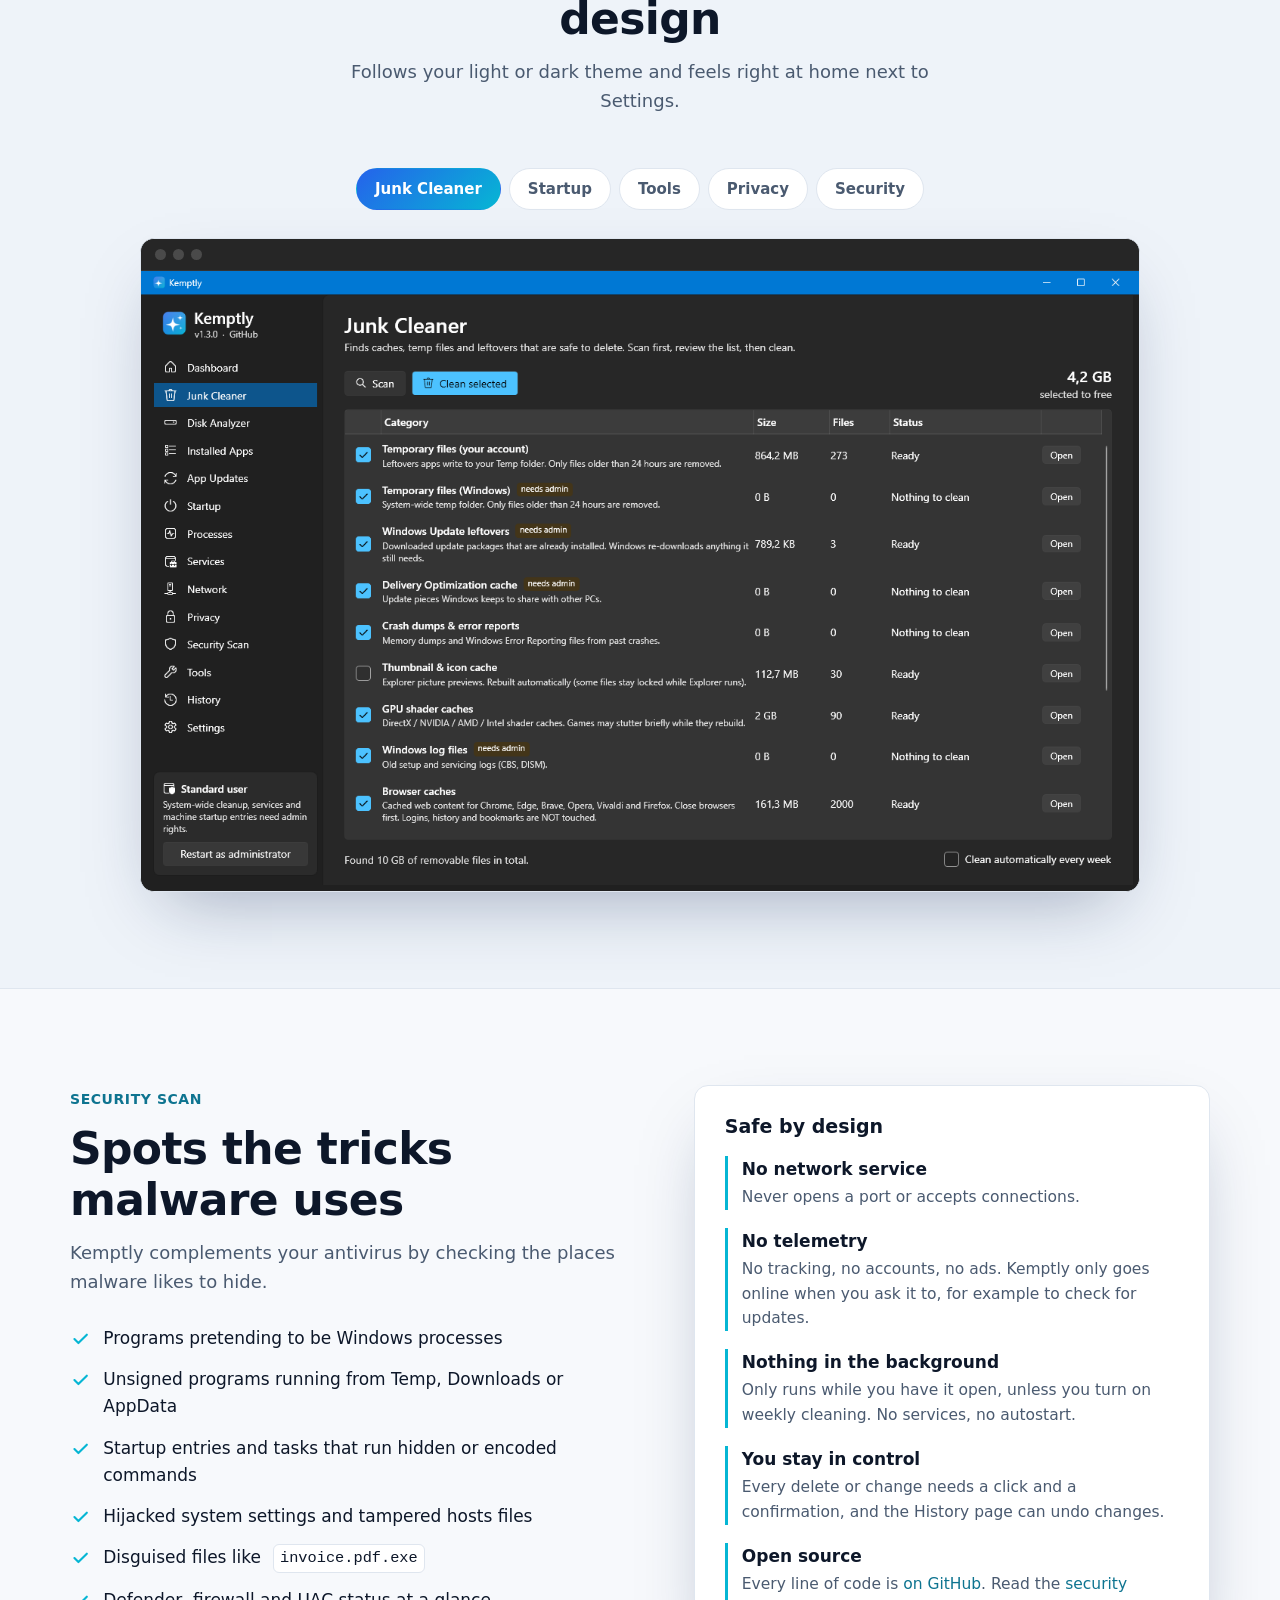
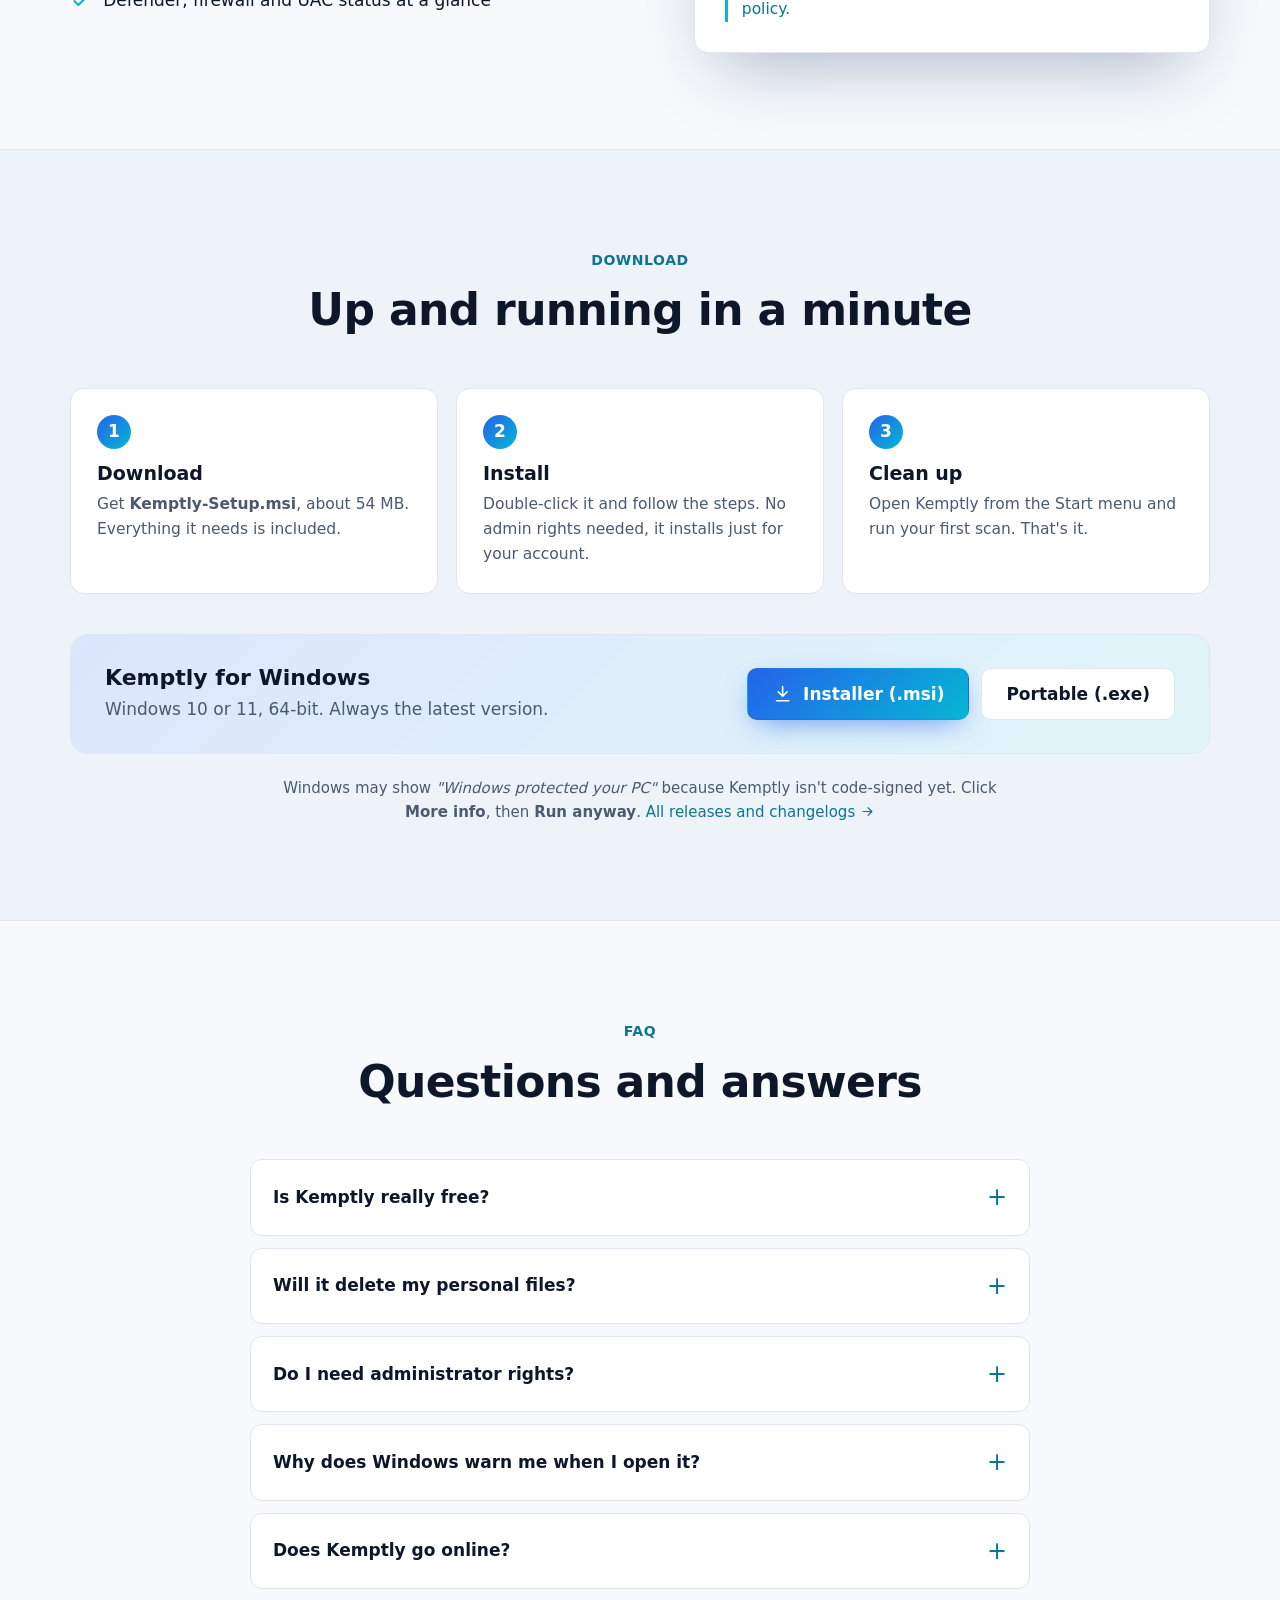
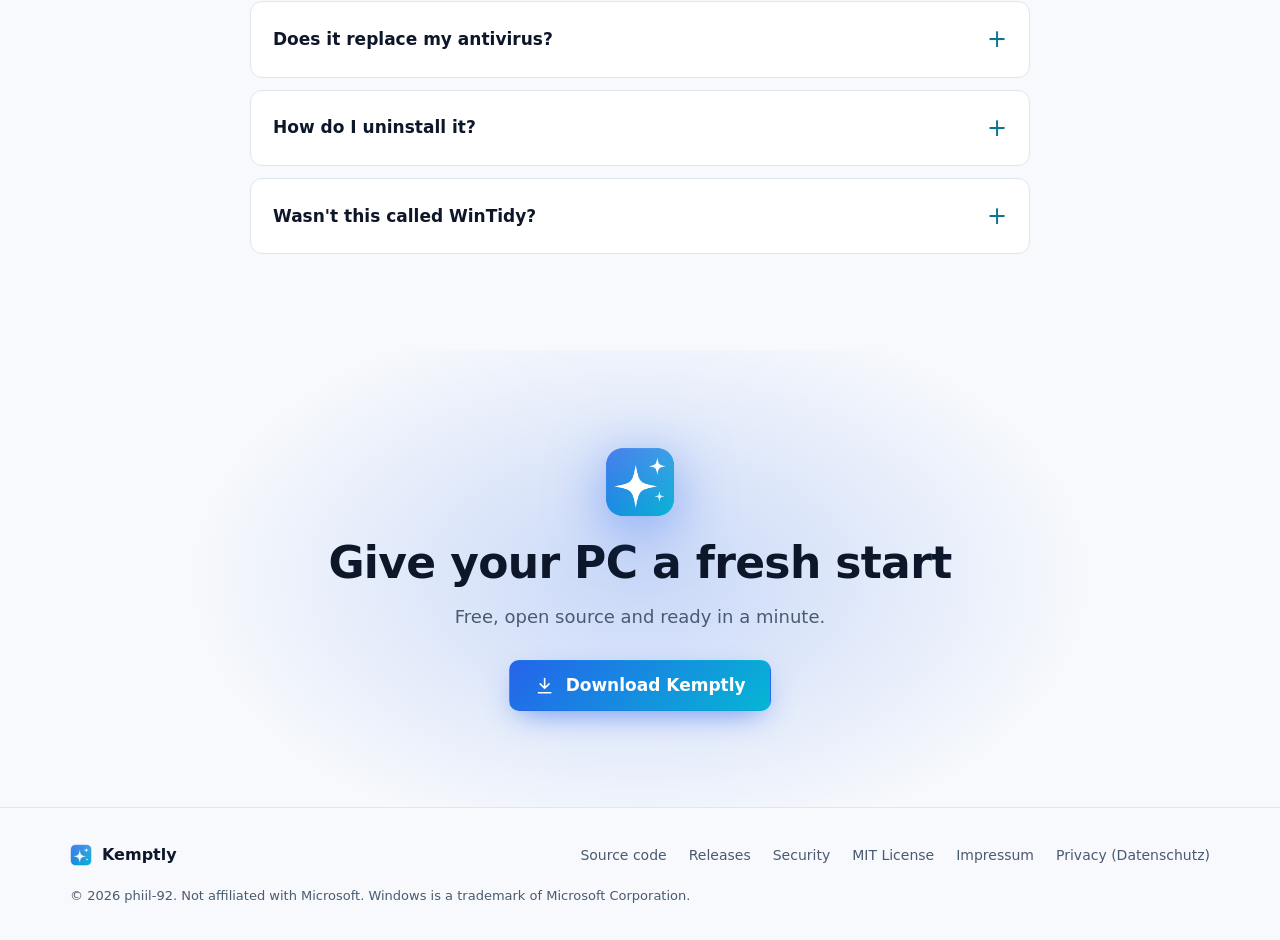
==== commit 76e35f5a: "Kemptly 1.3.2: switch to turn off telemetry services and tasks - Privacy: new switch that disables t" ====
--- a/website/public/index.html
+++ b/website/public/index.html
@@ -146,7 +146,7 @@
           <article class="card">
             <div class="card-icon"><svg class="icon"><use href="#i-lock"/></svg></div>
             <h3>Privacy</h3>
-            <p>Reversible switches for Windows tracking, ads, suggestions, web results in Start search, Recall and Copilot.</p>
+            <p>Reversible switches for Windows tracking, ads, suggestions, web results in Start search, Recall, Copilot, and the telemetry services and tasks themselves.</p>
           </article>
           <article class="card">
             <div class="card-icon"><svg class="icon"><use href="#i-shield"/></svg></div>
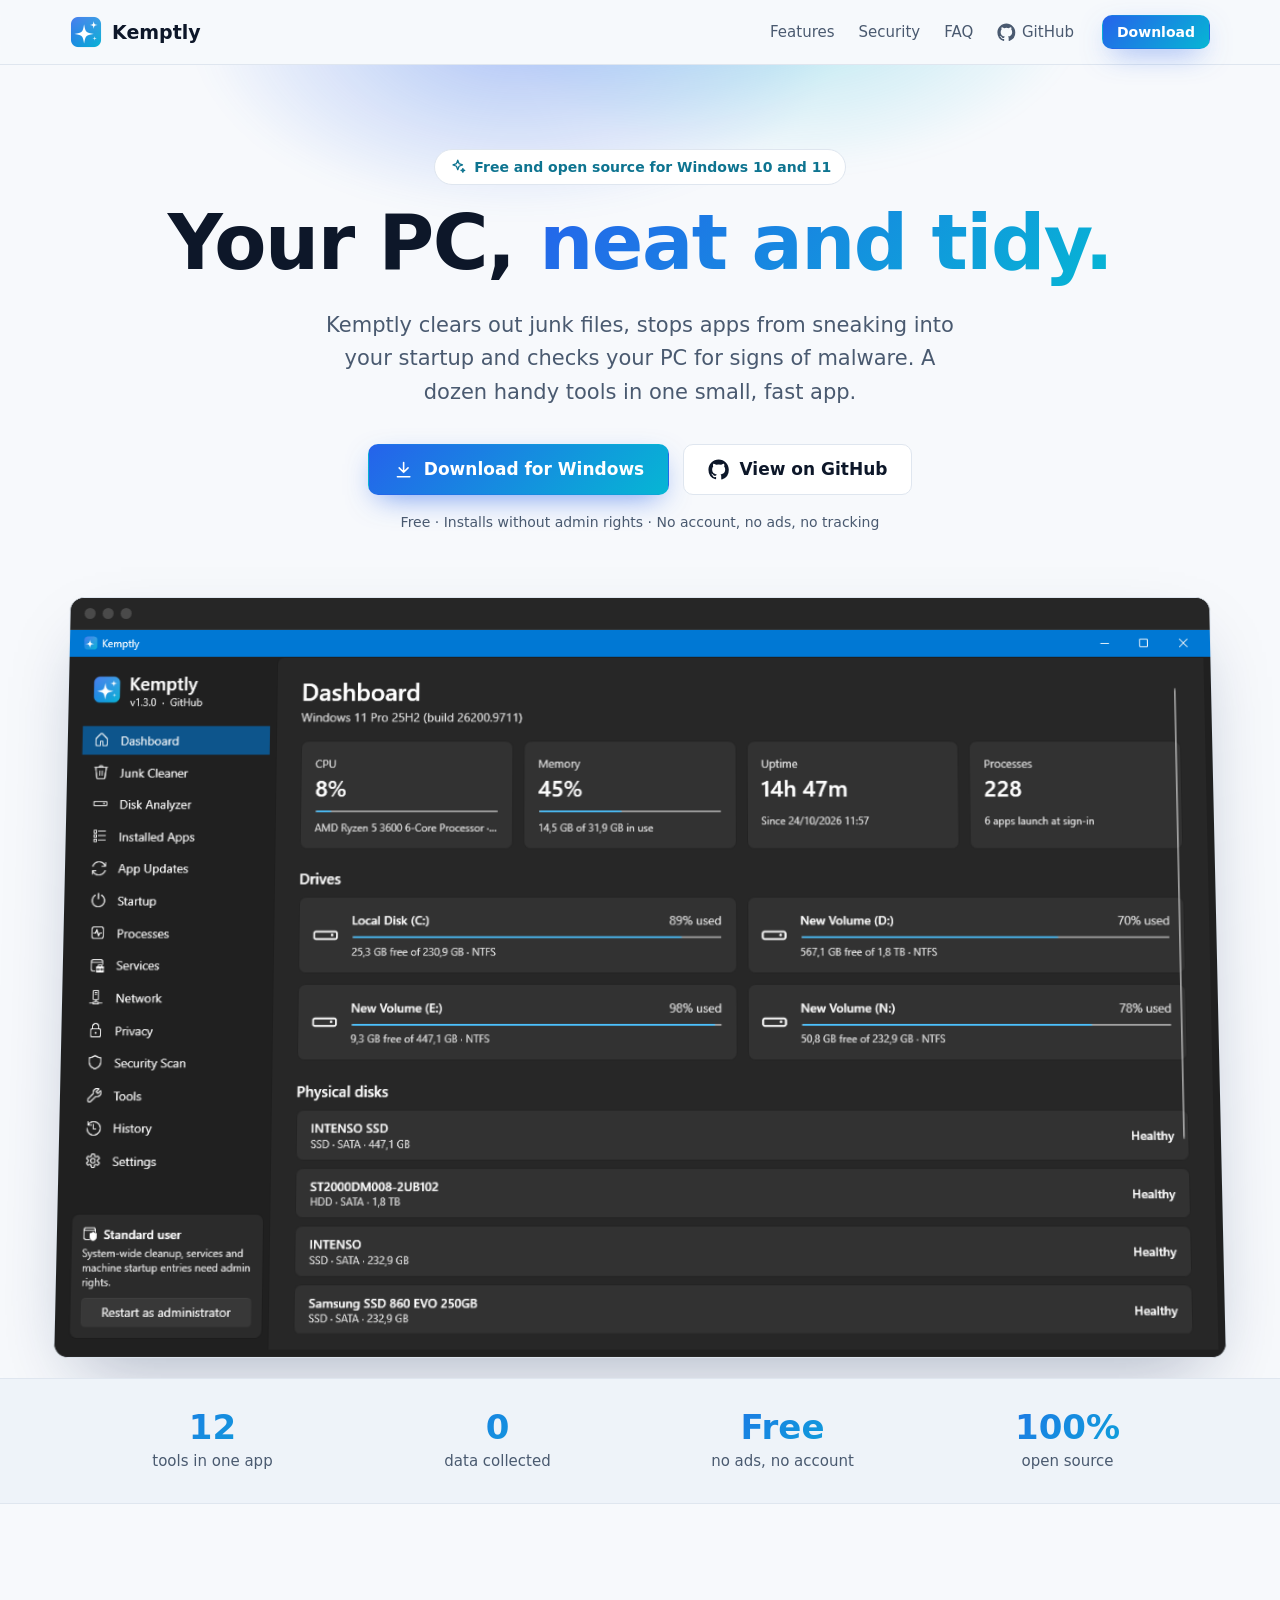
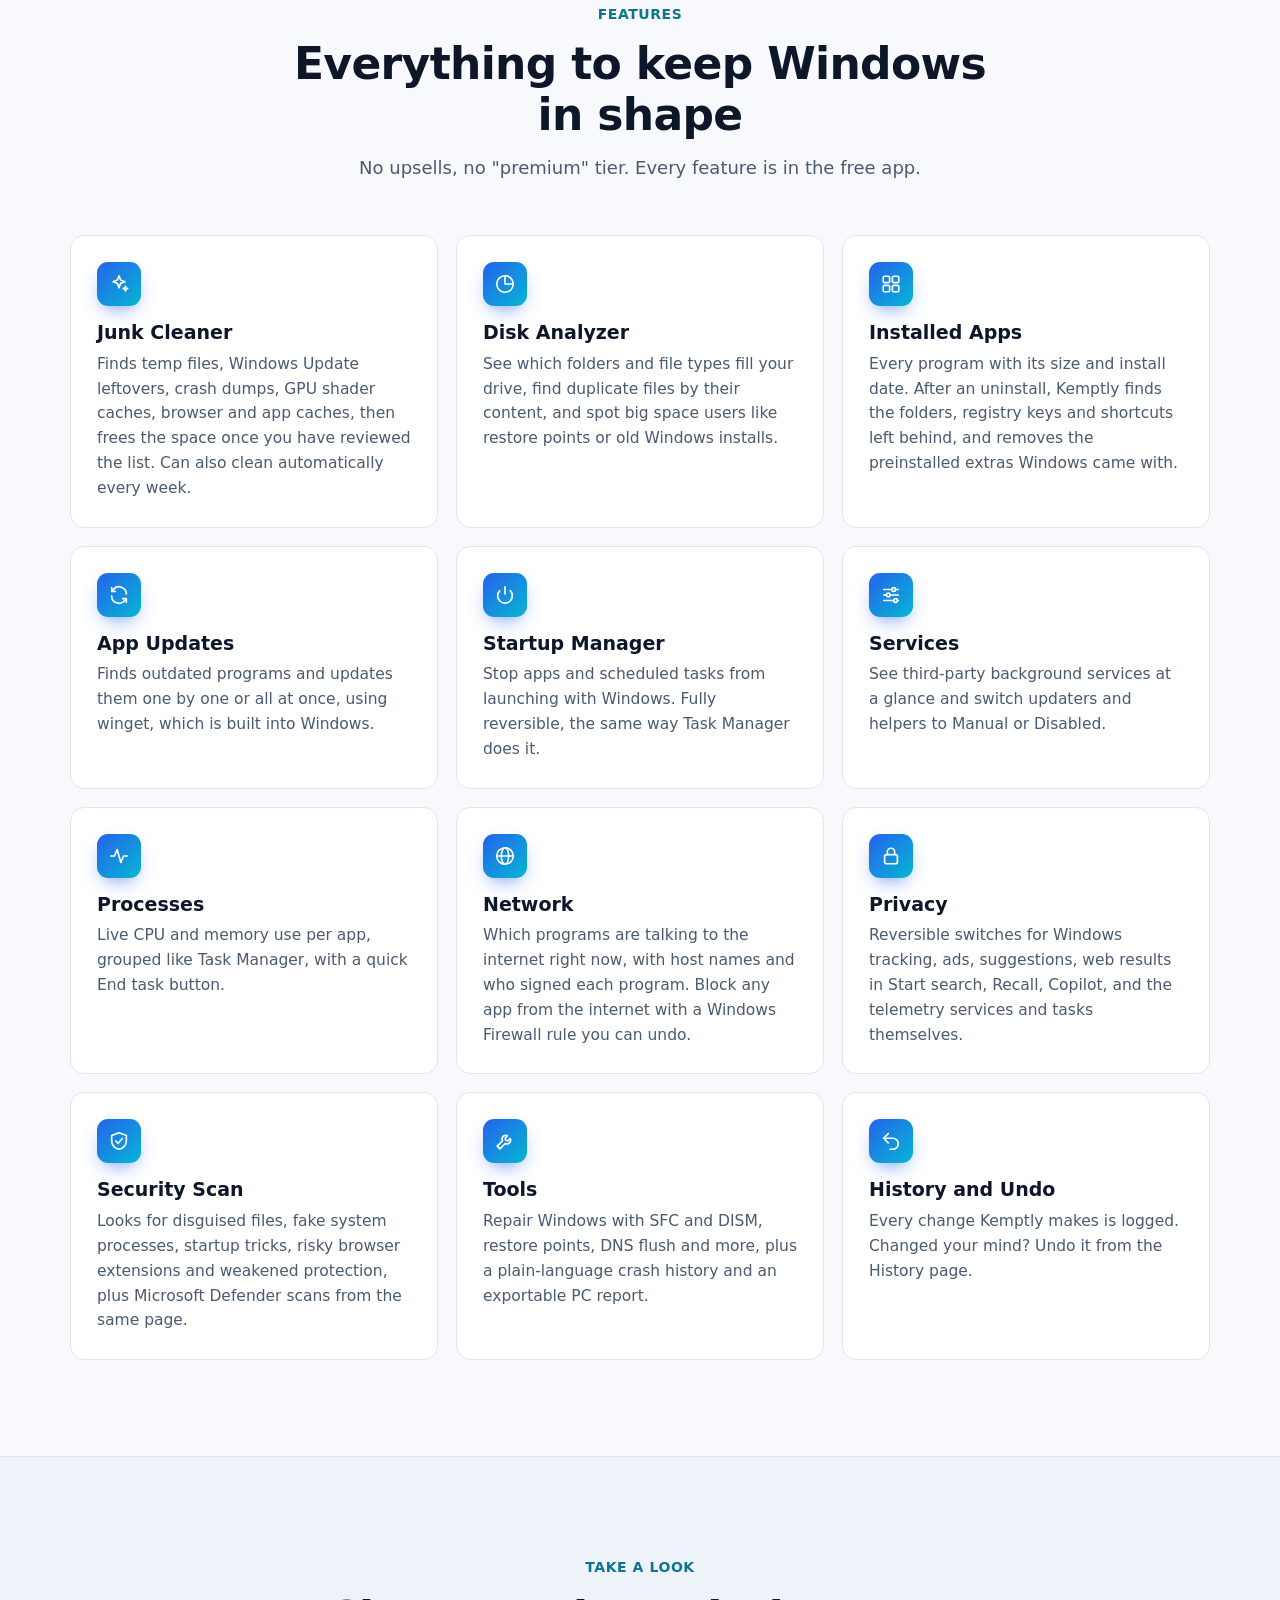
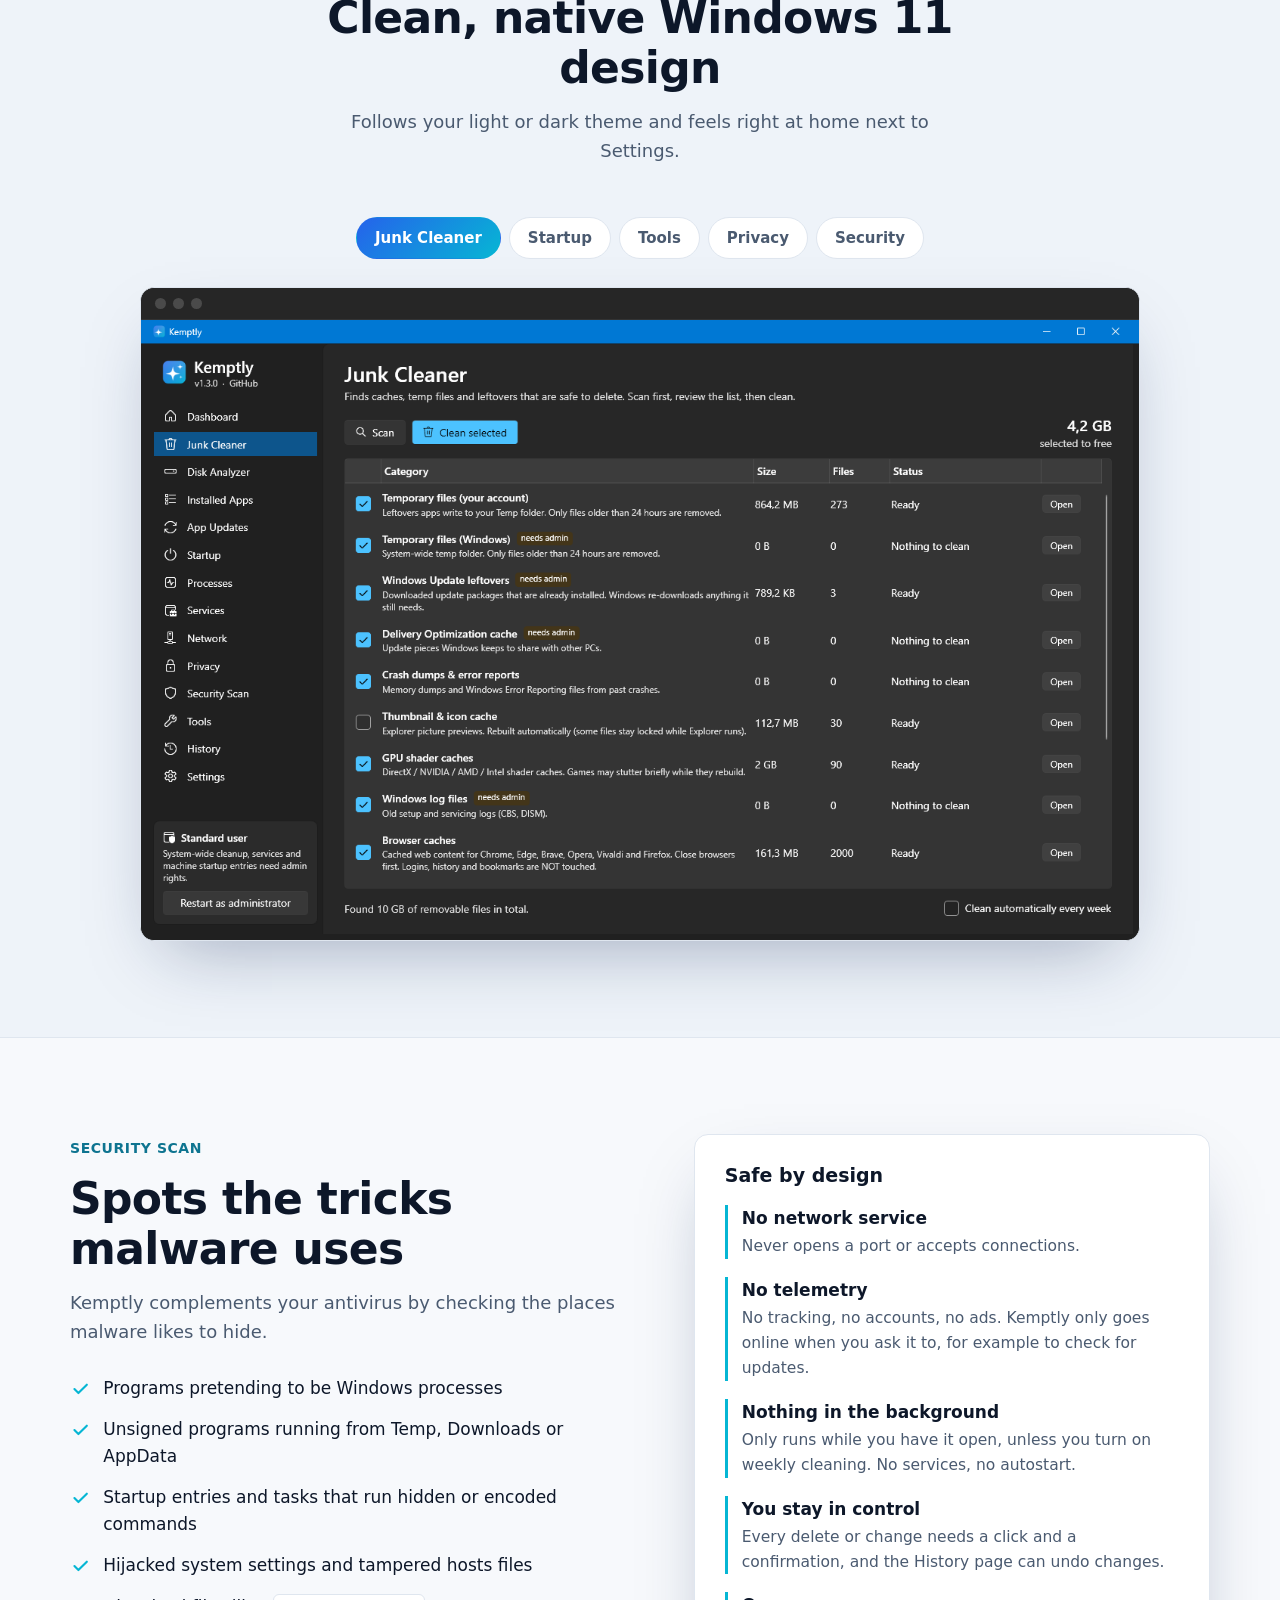
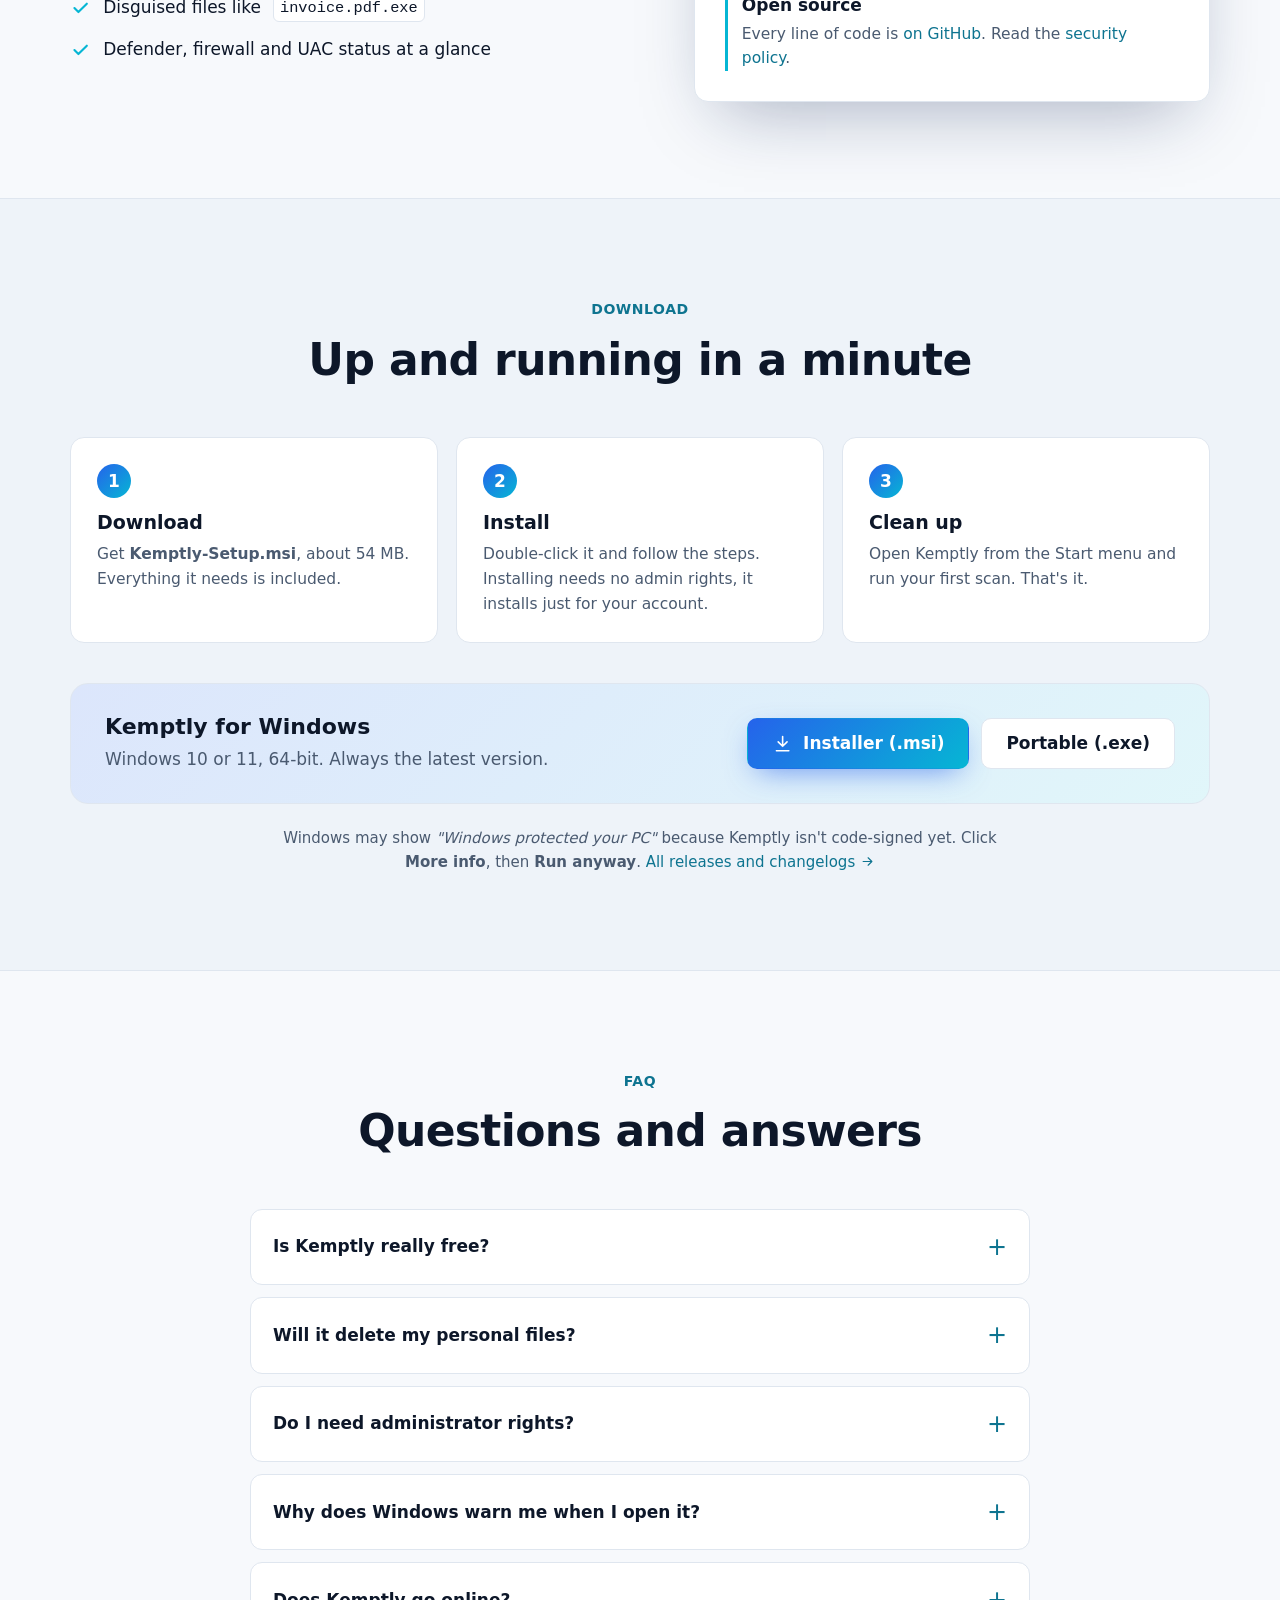
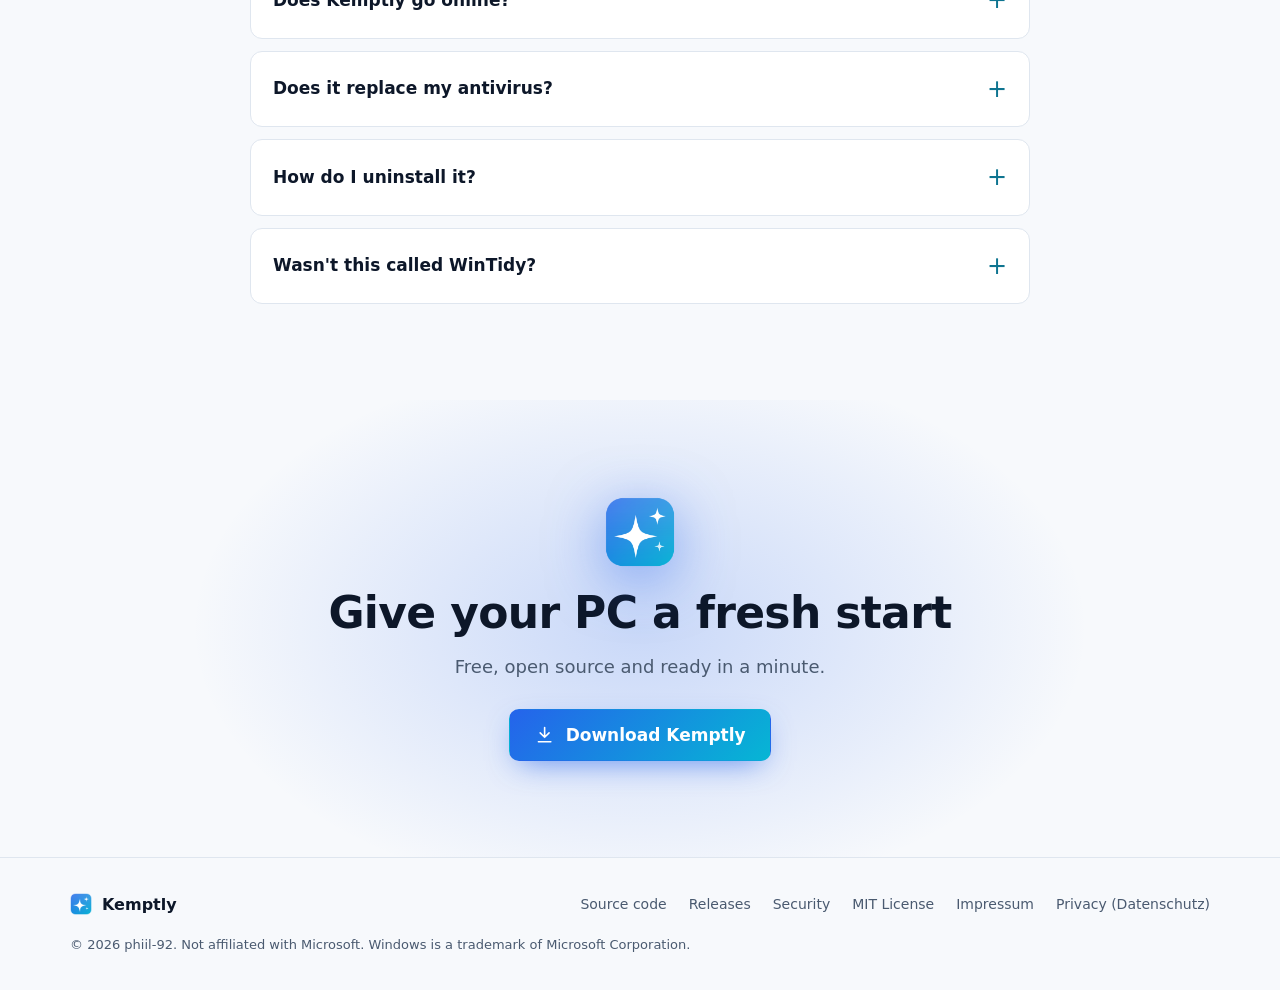
==== commit 754d21bd: "Website and README: correct one-click and admin-rights claims - Cleaning, blocking, undo and Defende" ====
--- a/website/public/index.html
+++ b/website/public/index.html
@@ -74,7 +74,7 @@
             <svg class="icon"><use href="#i-github"/></svg> View on GitHub
           </a>
         </div>
-        <p class="fine">Free · No admin rights needed · No account, no ads, no tracking</p>
+        <p class="fine">Free · Installs without admin rights · No account, no ads, no tracking</p>
 
         <figure class="window hero-shot">
           <div class="window-bar" aria-hidden="true"><span></span><span></span><span></span></div>
@@ -88,7 +88,7 @@
       <div class="container stats-grid">
         <div><strong>12</strong><span>tools in one app</span></div>
         <div><strong>0</strong><span>data collected</span></div>
-        <div><strong>1</strong><span>click to clean</span></div>
+        <div><strong>Free</strong><span>no ads, no account</span></div>
         <div><strong>100%</strong><span>open source</span></div>
       </div>
     </section>
@@ -106,7 +106,7 @@
           <article class="card">
             <div class="card-icon"><svg class="icon"><use href="#i-sparkle"/></svg></div>
             <h3>Junk Cleaner</h3>
-            <p>Finds temp files, Windows Update leftovers, crash dumps, GPU shader caches, browser and app caches, then frees the space in one click. Can also clean automatically every week.</p>
+            <p>Finds temp files, Windows Update leftovers, crash dumps, GPU shader caches, browser and app caches, then frees the space once you have reviewed the list. Can also clean automatically every week.</p>
           </article>
           <article class="card">
             <div class="card-icon"><svg class="icon"><use href="#i-disk"/></svg></div>
@@ -141,7 +141,7 @@
           <article class="card">
             <div class="card-icon"><svg class="icon"><use href="#i-globe"/></svg></div>
             <h3>Network</h3>
-            <p>Which programs are talking to the internet right now, with host names and who signed each program. Block any app from the internet in one click.</p>
+            <p>Which programs are talking to the internet right now, with host names and who signed each program. Block any app from the internet with a Windows Firewall rule you can undo.</p>
           </article>
           <article class="card">
             <div class="card-icon"><svg class="icon"><use href="#i-lock"/></svg></div>
@@ -151,7 +151,7 @@
           <article class="card">
             <div class="card-icon"><svg class="icon"><use href="#i-shield"/></svg></div>
             <h3>Security Scan</h3>
-            <p>Looks for disguised files, fake system processes, startup tricks, risky browser extensions and weakened protection, plus one-click Defender scans.</p>
+            <p>Looks for disguised files, fake system processes, startup tricks, risky browser extensions and weakened protection, plus Microsoft Defender scans from the same page.</p>
           </article>
           <article class="card">
             <div class="card-icon"><svg class="icon"><use href="#i-wrench"/></svg></div>
@@ -161,7 +161,7 @@
           <article class="card">
             <div class="card-icon"><svg class="icon"><use href="#i-undo"/></svg></div>
             <h3>History and Undo</h3>
-            <p>Every change Kemptly makes is logged. Changed your mind? Undo it with one click.</p>
+            <p>Every change Kemptly makes is logged. Changed your mind? Undo it from the History page.</p>
           </article>
         </div>
       </div>
@@ -195,7 +195,7 @@
           </figure>
           <figure class="window shot-panel" id="shot-tools" role="tabpanel" aria-labelledby="tab-tools">
             <div class="window-bar" aria-hidden="true"><span></span><span></span><span></span></div>
-            <img src="assets/screens/tools.png?v=4" width="1320" height="820" loading="lazy" alt="Tools page with one-click maintenance actions">
+            <img src="assets/screens/tools.png?v=4" width="1320" height="820" loading="lazy" alt="Tools page with quick maintenance actions">
           </figure>
           <figure class="window shot-panel" id="shot-privacy" role="tabpanel" aria-labelledby="tab-privacy">
             <div class="window-bar" aria-hidden="true"><span></span><span></span><span></span></div>
@@ -254,7 +254,7 @@
           <li>
             <span class="step-num">2</span>
             <h3>Install</h3>
-            <p>Double-click it and follow the steps. No admin rights needed, it installs just for your account.</p>
+            <p>Double-click it and follow the steps. Installing needs no admin rights, it installs just for your account.</p>
           </li>
           <li>
             <span class="step-num">3</span>
@@ -297,7 +297,7 @@
           </details>
           <details>
             <summary>Do I need administrator rights?</summary>
-            <p>Not to install or use it. A few system-wide actions, like cleaning the Windows temp folder or changing services, ask for admin rights through the normal Windows prompt.</p>
+            <p>Not to install it, and most tools work without them. System-wide actions, like cleaning the Windows temp folder, changing services, blocking a program in the firewall or turning off the telemetry services, need administrator rights: Kemptly asks through the normal Windows prompt or offers to restart as administrator.</p>
           </details>
           <details>
             <summary>Why does Windows warn me when I open it?</summary>
